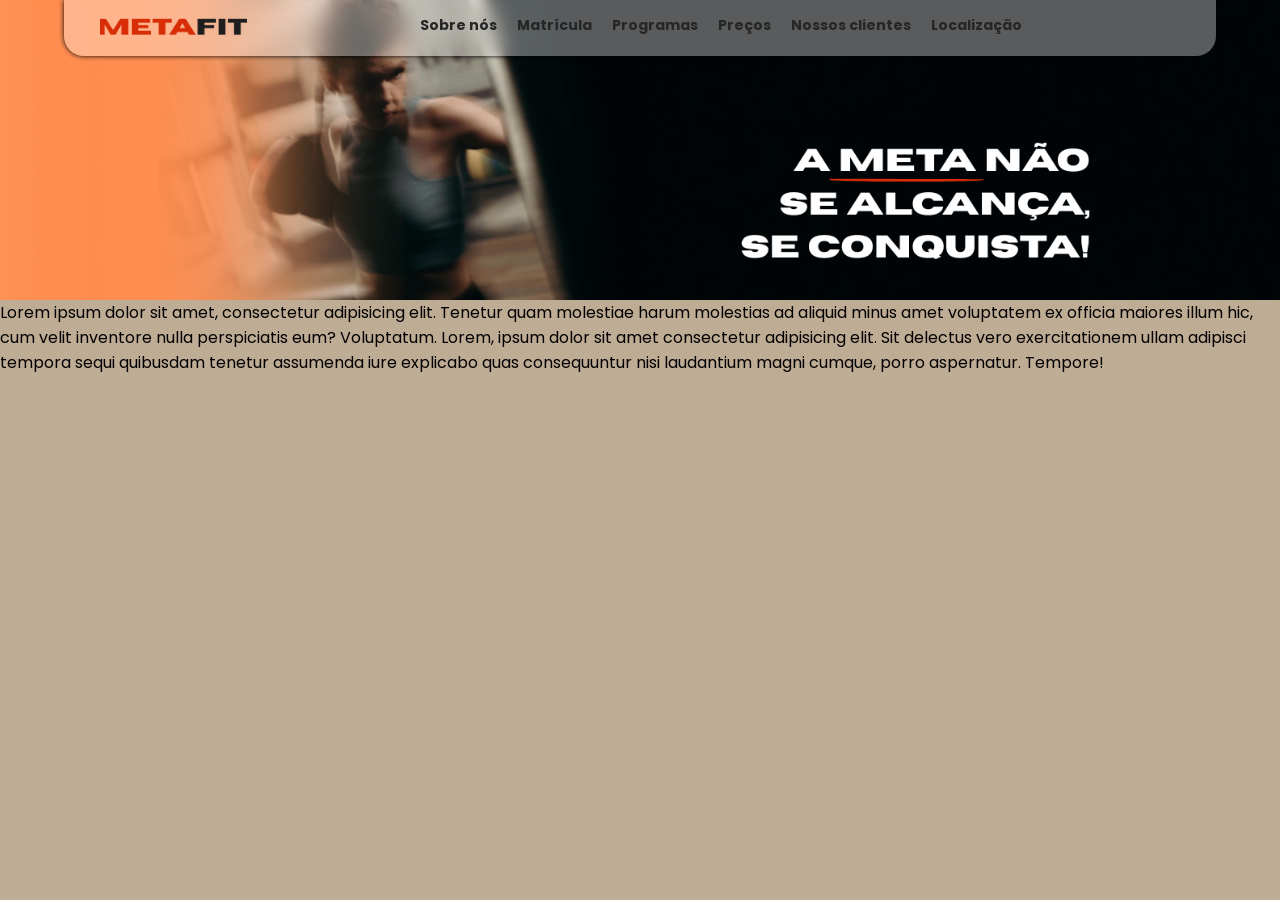
==== home.html @ 0284c518 "update" ====
<!DOCTYPE html>
<html lang="pt-br">
<head>
    <meta charset="UTF-8">
    <meta name="viewport" content="width=device-width, initial-scale=1.0">
    <link rel="stylesheet" href="style-home.css">
    <title>MetaFit</title>
</head>
<body>
    <!--PARA FAZER
    corrigir o bug do nav
        para celular ele esta iniciando aberto mas eu quero que ele somente se abra quando clicado no botão

        para navegador, os itens do sidebar só estão aparecendo quando a tela é reiniciada, porém, quero que eles sempre fiquem a mostra até que a responsividade para celular seja ativada

    decidir a cor do nav principal

    trocar o botão de menu para o x quando clicado e vise versa
    
    -->
    <section class="content-nav-sidebar">
        <header class="main-nav">
            <nav>
                <div class="nav-container">
                    <div class="logo-main"></div>
                    <ul class="sidebar">
                        <li class="nav_closed-button-icon" ><a href="#"><svg xmlns="http://www.w3.org/2000/svg" height="32px" viewBox="0 -960 960 960" width="32px"  fill="currentColor"><path d="m256-200-56-56 224-224-224-224 56-56 224 224 224-224 56 56-224 224 224 224-56 56-224-224-224 224Z"/></svg></a></li>
                        <li><a href="#about">Sobre nós</a></li> <!--card-->
                        <li><a href="#environment">Matrícula</a></li>
                        <li><a href="#cards-menu">Programas</a></li>
                        <li><a href="#cards-menu">Preços</a></li>
                        <li><a href="#testimonials">Nossos clientes</a></li>
                        <li><a href="#location">Localização</a></li>
                    </ul>
                    <li class="nav_menu-button-icon"><a href="#" onclick="showSidebar(event)"><svg xmlns="http://www.w3.org/2000/svg" height="36px" viewBox="0 -960 960 960" width="36px"  fill="currentColor"><path d="M120-240v-80h720v80H120Zm0-200v-80h720v80H120Zm0-200v-80h720v80H120Z"/></svg></a></li>  
                </div>
            </nav>
        </header>
    </section>

    <section class="banner-main">
        <div class="banner"></div>
    </section>

    <p>Lorem ipsum dolor sit amet, consectetur adipisicing elit. Tenetur quam molestiae harum molestias ad aliquid minus amet voluptatem ex officia maiores illum hic, cum velit inventore nulla perspiciatis eum? Voluptatum. Lorem, ipsum dolor sit amet consectetur adipisicing elit. Sit delectus vero exercitationem ullam adipisci tempora sequi quibusdam tenetur assumenda iure explicabo quas consequuntur nisi laudantium magni cumque, porro aspernatur. Tempore!</p>

    <script src="script.js"></script>
</body>
</html>
---- style-home.css ----
@import url('https://fonts.googleapis.com/css2?family=Poppins:ital,wght@0,100;0,200;0,300;0,400;0,500;0,600;0,700;0,800;0,900;1,100;1,200;1,300;1,400;1,500;1,600;1,700;1,800;1,900&display=swap');


*{
    margin: 0;
    padding: 0;
    box-sizing: border-box;
}
body{
    font-family: 'Poppins', sans-serif;
    width: 100vw;
    height: 100vh;
    overflow-x: hidden;
    background-color:#BFAC95;
}
::-webkit-scrollbar {
    display: none;
}
a{
    font-family: inherit;
    text-decoration: none;
}

nav {
    width: 90%; 
    background-color: #ffffff59;
    border-radius: 0 0 20px 20px;
    backdrop-filter: blur(10px); 
    -webkit-backdrop-filter: blur(10px);
    box-shadow: 0px 0px 5px black; 
    position: fixed; 
    display: flex; 
    align-items: center;
    justify-content: center; 
    left: 50%;
    transform: translateX(-50%);
    top: 0; 
    z-index: 1000; 
}
.nav-container{
    display: flex;
    align-items: center;
    justify-content: space-between;
    width: 100%;
    padding: 0 1rem;
    margin-top: 3px;
    margin-bottom: 3px;
}
.logo-main{
    background-image: url(assents/imgs/logo/META-removebg-preview.png);
    background-repeat: no-repeat;
    background-position: center;
    background-size: cover;
    margin-left: 20px;
    width: 150px;
    height: 50px;
    position: relative;
}
nav li { 
    height: 50px;
} 
nav a { 
    height: 100%; 
    padding: 10px; 
    text-decoration: none;
    display: flex; 
    align-items: center; 
    color: black;
} 
nav li:first-child { 
    margin-right: auto; 
}
.nav_menu-button-icon{
    display: none;
}
.nav_closed-button-icon{
    display: none;
}
.sidebar { 
    position: fixed; 
    top: 0; 
    right: 0; 
    width: 70%;
    z-index: 999; 
    display: flex; 
    list-style: none;
} 
.sidebar a { 
    width: 100%;
    color: #262626;
    font-size: 14px;
    font-weight: bold;
    position: relative;
    overflow: hidden;
    transition: 0.3s ease-in-out;
}
.sidebar a:not(.nav_closed-button-icon a)::before{
    content: "";
    position: absolute;
    top: 0;
    left: 100%;
    width: 100%;
    height: 100%;
    z-index: -1;
    transition: transform 0.3s ease-in-out;
}
.sidebar a:hover {
    transform: scale(1.1);
    font-size: 14.5px;
    color: #D92D07;
}
.banner{
    background-image: url(assents/imgs/banner/banner900px.png);
    width: 100vw;
    height: 300px;
    background-position: center;
    background-repeat: no-repeat;
    background-size: cover;
}
@media (max-width:942px) {
    .nav_menu-button-icon { 
        display: flex; 
        align-items: center; 
        justify-content: center;
    }
    .nav_menu-button-icon svg {
        color: #262626;
    }
    .sidebar {
        position: fixed;
        margin-top: 60px;
        right: 0;
        width: 100%;
        max-height: 450px;
        padding: 20px;
        gap: 15px;
        background-color: white;
        box-shadow: 0px 0px 5px black; 
        border-radius: 20px;
        z-index: 999;
        display: flex;
        flex-direction: column;
    }
    .sidebar a:not(.nav_closed-button-icon a)::before {
        background: #262626;
        border-radius: 20px;
        transition: transform 0.3s ease-in-out;
    }
    .sidebar a:hover {
        transform: scale(1);
        font-size: 15.5px;
        color: #D92D07;
    }
    .sidebar a:not(.nav_closed-button-icon a):hover::before {
        left: 0;
    }

    .nav_closed-button-icon {
        display: flex;
        justify-content: center;
    }

    .nav_closed-button-icon svg {
        color: #262626;
    }
}
@media  (max-width:865px) {
    .banner{
    background-image: url(assents/imgs/banner/banner800px.png);
    width: 100vw;
    height: 300px;
    background-position: center;
    background-repeat: no-repeat;
    background-size: cover;
    }
}
@media  (max-width:615px) {
    .banner{
    background-image: url(assents/imgs/banner/banner600px.png);
    width: 100vw;
    height: 850px;
    background-position: center;
    background-repeat: no-repeat;
    background-size: cover;
    }
}
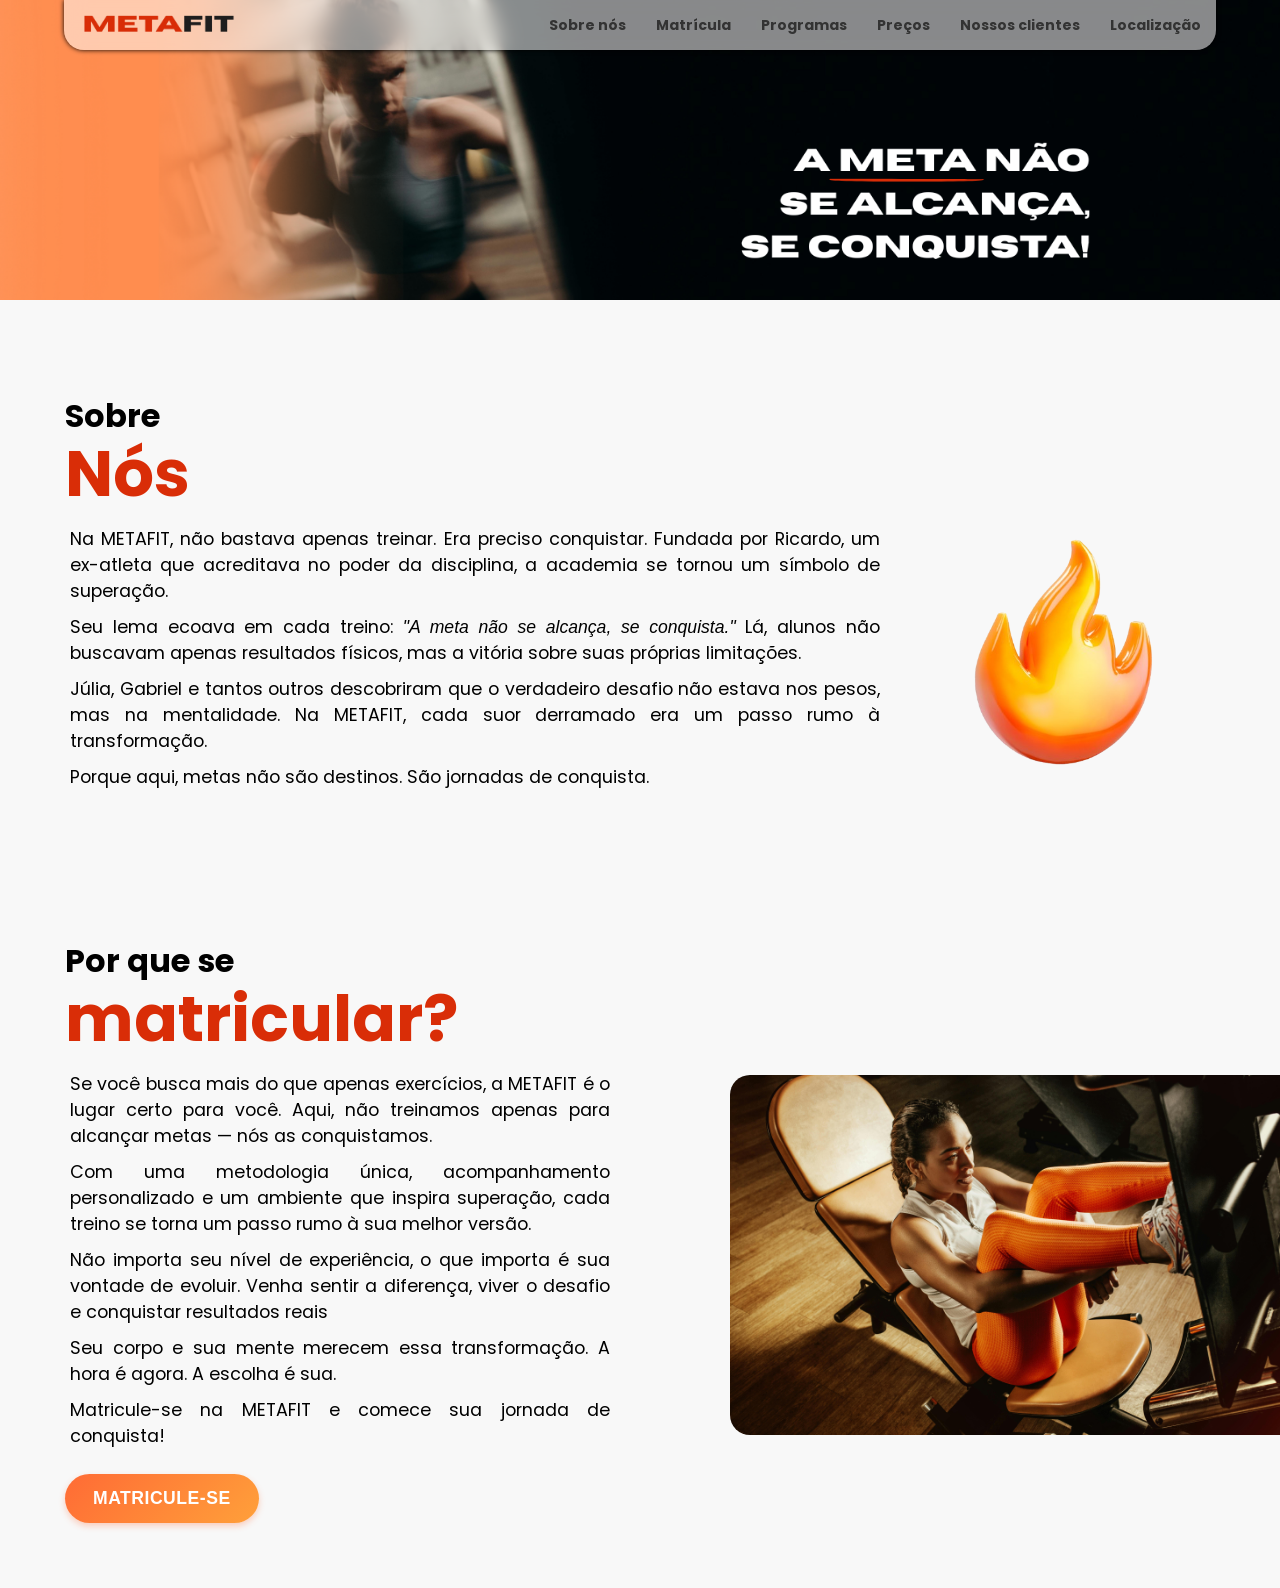
==== commit 2fc66faf: "update" ====
--- a/home.html
+++ b/home.html
@@ -23,26 +23,103 @@
             <nav>
                 <div class="nav-container">
                     <div class="logo-main"></div>
-                    <ul class="sidebar">
-                        <li class="nav_closed-button-icon" ><a href="#"><svg xmlns="http://www.w3.org/2000/svg" height="32px" viewBox="0 -960 960 960" width="32px"  fill="currentColor"><path d="m256-200-56-56 224-224-224-224 56-56 224 224 224-224 56 56-224 224 224 224-56 56-224-224-224 224Z"/></svg></a></li>
-                        <li><a href="#about">Sobre nós</a></li> <!--card-->
-                        <li><a href="#environment">Matrícula</a></li>
+                    <ul class="nav-items">
+                        <!-- Itens do menu principal -->
+                        <li><a href="#about">Sobre nós</a></li>
+                        <li><a href="#registration">Matrícula</a></li>
                         <li><a href="#cards-menu">Programas</a></li>
                         <li><a href="#cards-menu">Preços</a></li>
                         <li><a href="#testimonials">Nossos clientes</a></li>
                         <li><a href="#location">Localização</a></li>
                     </ul>
-                    <li class="nav_menu-button-icon"><a href="#" onclick="showSidebar(event)"><svg xmlns="http://www.w3.org/2000/svg" height="36px" viewBox="0 -960 960 960" width="36px"  fill="currentColor"><path d="M120-240v-80h720v80H120Zm0-200v-80h720v80H120Zm0-200v-80h720v80H120Z"/></svg></a></li>  
+                    <li class="nav_menu-button-icon">
+                        <a href="#" id="menuButton">
+                            <svg xmlns="http://www.w3.org/2000/svg" height="36px" viewBox="0 -960 960 960" width="36px" fill="currentColor">
+                                <path d="M120-240v-80h720v80H120Zm0-200v-80h720v80H120Zm0-200v-80h720v80H120Z"/>
+                            </svg>
+                        </a>
+                    </li>  
                 </div>
             </nav>
         </header>
     </section>
 
+<!-- Sidebar para mobile -->
+    <ul class="sidebar" id="sidebar"> 
+        <li class="nav_closed-button-icon">
+            <a href="#" id="closeButton">
+                <svg xmlns="http://www.w3.org/2000/svg" height="32px" viewBox="0 -960 960 960" width="32px" fill="currentColor">
+                    <path d="m256-200-56-56 224-224-224-224 56-56 224 224 224-224 56 56-224 224 224 224-56 56-224-224-224 224Z"/>
+                </svg>
+            </a>
+        </li>
+        <!-- Itens do sidebar -->
+        <li><a href="#about">Sobre nós</a></li>
+        <li><a href="#registration">Matrícula</a></li>
+        <li><a href="#cards-menu">Programas</a></li>
+        <li><a href="#cards-menu">Preços</a></li>
+        <li><a href="#testimonials">Nossos clientes</a></li>
+        <li><a href="#location">Localização</a></li>
+    </ul>
+
     <section class="banner-main">
         <div class="banner"></div>
     </section>
 
-    <p>Lorem ipsum dolor sit amet, consectetur adipisicing elit. Tenetur quam molestiae harum molestias ad aliquid minus amet voluptatem ex officia maiores illum hic, cum velit inventore nulla perspiciatis eum? Voluptatum. Lorem, ipsum dolor sit amet consectetur adipisicing elit. Sit delectus vero exercitationem ullam adipisci tempora sequi quibusdam tenetur assumenda iure explicabo quas consequuntur nisi laudantium magni cumque, porro aspernatur. Tempore!</p>
+    <section class="about" id="about">
+        <div class="container-about">
+            <div class="content-about">
+                <div class="content-text-about">
+                    <div class="title-text-about">
+                        <h2 aria-label="Sobre Nós">
+                            <span class="title-line">Sobre</span>
+                            <span class="title-line emphasis">Nós</span>
+                        </h2>
+                    </div>
+                    <div class="text-content">
+                        <p>Na METAFIT, não bastava apenas treinar. Era preciso conquistar. Fundada por Ricardo, um ex-atleta que acreditava no poder da disciplina, a academia se tornou um símbolo de superação.</p>
+                        <p>Seu lema ecoava em cada treino: <span class="emphasis-text">"A meta não se alcança, se conquista."</span>  Lá, alunos não buscavam apenas resultados físicos, mas a vitória sobre suas próprias limitações.</p>
+                        <p>Júlia, Gabriel e tantos outros descobriram que o verdadeiro desafio não estava nos pesos, mas na mentalidade. Na METAFIT, cada suor derramado era um passo rumo à transformação.</p>
+                        <p>Porque aqui, metas não são destinos. São jornadas de conquista. </p>
+
+                    </div>
+                </div>
+                <div class="content-picture-about">
+                    <div class="elements-about"></div>
+                </div>
+            </div>
+        </div>
+    </section>
+    
+    <section class="registration" id="registration">
+        <div class="container-registration">
+            <div class="content-registration">
+                <div class="content-text-registration">
+                    <div class="title-text-registration">
+                        <h2 aria-label="Por que se matricular?">
+                            <span class="title-line">Por que se</span>
+                            <span class="title-line emphasis">matricular?</span>
+                        </h2>
+                    </div>
+                    <div class="text-content">
+                        <p>Se você busca mais do que apenas exercícios, a METAFIT é o lugar certo para você. Aqui, não treinamos apenas para alcançar metas — nós as conquistamos.</p>
+                        <p>Com uma metodologia única, acompanhamento personalizado e um ambiente que inspira superação, cada treino se torna um passo rumo à sua melhor versão.</p>
+                        <p>Não importa seu nível de experiência, o que importa é sua vontade de evoluir. Venha sentir a diferença, viver o desafio e conquistar resultados reais</p>
+                        <p>Seu corpo e sua mente merecem essa transformação. A hora é agora. A escolha é sua.</p>
+                        <p>Matricule-se na METAFIT e comece sua jornada de conquista!</p>
+                    </div>
+                    <div class="button-registration">
+                        <a href="#" class="button-link-registration" role="button">
+                            <span class="button-text">Matricule-se</span>
+                        </a>
+                    </div>
+                </div>
+                <div class="content-picture-registration">
+                    <div class="elements-registration"></div>
+                </div>
+            </div>
+        </div>
+    </section>
 
     <script src="script.js"></script>
 </body>
--- a/style-home.css
+++ b/style-home.css
@@ -11,7 +11,7 @@
     width: 100vw;
     height: 100vh;
     overflow-x: hidden;
-    background-color:#BFAC95;
+    background-color:#F8F8F8;
 }
 ::-webkit-scrollbar {
     display: none;
@@ -23,7 +23,7 @@
 
 nav {
     width: 90%; 
-    background-color: #ffffff59;
+    background-color: #ffffff88;
     border-radius: 0 0 20px 20px;
     backdrop-filter: blur(10px); 
     -webkit-backdrop-filter: blur(10px);
@@ -37,14 +37,28 @@
     top: 0; 
     z-index: 1000; 
 }
-.nav-container{
+.nav-container {
     display: flex;
     align-items: center;
     justify-content: space-between;
     width: 100%;
-    padding: 0 1rem;
-    margin-top: 3px;
-    margin-bottom: 3px;
+}
+.nav-items {
+    display: flex;
+    list-style: none;
+    gap: 5px;
+}
+.nav-items a {
+    color: #333;
+    font-weight: 700;
+    font-size: 14px;
+    padding-right: 15px;
+    transition: transform 0.3s ease-in-out;
+}
+.nav-items a:hover {
+    transform: scale(1.1);
+    font-size: 14.2px;
+    color: #D92D07;
 }
 .logo-main{
     background-image: url(assents/imgs/logo/META-removebg-preview.png);
@@ -52,7 +66,7 @@
     background-position: center;
     background-size: cover;
     margin-left: 20px;
-    width: 150px;
+    width: 155px;
     height: 50px;
     position: relative;
 }
@@ -70,26 +84,37 @@
 nav li:first-child { 
     margin-right: auto; 
 }
-.nav_menu-button-icon{
+.nav_menu-button-icon {
     display: none;
 }
-.nav_closed-button-icon{
-    display: none;
-}
-.sidebar { 
-    position: fixed; 
-    top: 0; 
+.nav_closed-button-icon {
+    display: block;
+    text-align: right;
+    padding-top: 15px;
+    padding-right: 25px;
+}
+.sidebar {
+    list-style: none;
+    position: fixed;
+    top: 0;
+    right: -100%;
+    width: 50%;
+    height: 100vh;
+    background: white;
+    transition: right 0.3s ease;
+    z-index: 1000;
+    box-shadow: 0px 0px 5px black;
+}
+.sidebar.active {
     right: 0; 
-    width: 70%;
-    z-index: 999; 
-    display: flex; 
+}
+.sidebar a { 
     list-style: none;
-} 
-.sidebar a { 
     width: 100%;
-    color: #262626;
-    font-size: 14px;
-    font-weight: bold;
+    padding-left: 30px;
+    color: #333;
+    font-size: 15px;
+    font-weight: 700;
     position: relative;
     overflow: hidden;
     transition: 0.3s ease-in-out;
@@ -106,7 +131,7 @@
 }
 .sidebar a:hover {
     transform: scale(1.1);
-    font-size: 14.5px;
+    font-size: 15.5px;
     color: #D92D07;
 }
 .banner{
@@ -117,71 +142,297 @@
     background-repeat: no-repeat;
     background-size: cover;
 }
+.container-about{
+    max-width: 1200px;
+    margin: 55px auto;
+    display: flex;
+    align-items: center; 
+    gap: 30px; 
+    padding: 20px 0; 
+}
+.content-about{
+    display: flex;
+    gap: 10px;
+    flex: 1.5; 
+    padding: 15px; 
+}
+.content-text-about{
+    font-family: 'Poppins', sans-serif;
+    text-align: justify;
+    padding: 10px;
+}
+.title-text-about{
+    display: flex;
+    flex-direction: column;
+    align-items: flex-start; 
+    line-height: 1; 
+    margin: 0;
+}
+.title-line {
+    display: block;
+    position: relative;
+    font-size: 2rem;
+}
+.emphasis {
+    color: #D92D07; 
+    font-size: 4rem;
+    margin-top: 10px; 
+    margin-bottom: 15px;
+}
+.text-content{
+    margin: auto;
+}
+.text-content p{
+    font-size: 1.1rem;
+    padding: 5px;
+}
+.emphasis-text{
+    font-style: italic;
+    font-weight: 500;
+}
+.content-picture-about {
+    flex: 1;
+    display: flex;
+    justify-content: center; 
+}
+.elements-about{
+    background-image: url(assents/imgs/elementos-3d/icone-de-chama-3d-vivido-design-de-queimacao-quente-laranja-brilhante-amarelo/05774806-19f7-4e5b-87cc-02604e612715-removebg-preview.png);
+    width: 320px;
+    height: 320px;
+    background-size: cover;
+    margin-top: 100px; 
+}
+.container-registration{
+    max-width: 1200px;
+    margin: 55px auto;
+    display: flex;
+    align-items: center; 
+    gap: 30px; 
+    padding: 20px 0;
+}
+.content-registration{
+    display: flex;
+    flex: 1.5; 
+    padding: 15px; 
+}
+.content-text-registration{
+    font-family: 'Poppins', sans-serif;
+    text-align: justify;
+    padding: 10px;
+}
+.title-text-registration{
+    display: flex;
+    flex-direction: column;
+    align-items: flex-start; 
+    line-height: 1; 
+    margin: 0;
+}
+.content-picture-registration{
+    flex: 1;
+    display: flex;
+    justify-content: center; 
+}
+.elements-registration{
+    background-image: url(assents/imgs/geral/pexels-jonathanborba-14037022.jpg);
+    width: 600px;
+    height: 360px;
+    background-size: cover;
+    background-position: right;
+    border-radius: 20px 0 0 20px;
+    position: relative;
+    right: -105px;
+    margin-top: 140px; 
+}
+.button-registration {
+    display: inline-block;
+    margin: 20px 0;
+}
+.button-link-registration {
+    display: inline-flex;
+    align-items: center;
+    justify-content: center;
+    padding: 14px 28px;
+    border-radius: 40px;
+    background-color: #FF6B35; 
+    background: linear-gradient(135deg, #FF6B35 0%, #FFA03A 100%);
+    color: white;
+    font-family: 'Poppins', sans-serif;
+    font-size: 1.1rem;
+    font-weight: 600;
+    text-decoration: none;
+    text-transform: uppercase;
+    letter-spacing: 0.5px;
+    cursor: pointer;
+    transition: all 0.4s cubic-bezier(0.25, 0.8, 0.25, 1);
+    box-shadow: 0 3px 6px rgba(255, 107, 53, 0.3);
+    position: relative;
+    overflow: hidden;
+}
+.button-link-registration:hover {
+    background: linear-gradient(135deg, #FF5A20 0%, #FF8E29 100%);
+    transform: translateY(-2px);
+    box-shadow: 0 6px 12px rgba(255, 107, 53, 0.4);
+}
+.button-link-registration:active {
+    transform: translateY(0);
+    box-shadow: 0 2px 4px rgba(255, 107, 53, 0.2);
+}
+.button-link-registration:focus {
+    outline: 2px solid #D92D07;
+    outline-offset: 3px;
+}
+.button-link-registration::after {
+    content: "";
+    position: absolute;
+    top: 50%;
+    left: 50%;
+    width: 5px;
+    height: 5px;
+    background: rgba(255, 255, 255, 0.5);
+    opacity: 0;
+    border-radius: 100%;
+    transform: scale(1, 1) translate(-50%);
+    transform-origin: 50% 50%;
+}
+.button-link-registration:hover::after {
+    animation: ripple 1s ease-out;
+}
+
+@keyframes ripple {
+    0% {
+        transform: scale(0, 0);
+        opacity: 0.5;
+    }
+    100% {
+        transform: scale(20, 20);
+        opacity: 0;
+    }
+}
+.button-text {
+    position: relative;
+    z-index: 1;
+}
+
 @media (max-width:942px) {
-    .nav_menu-button-icon { 
-        display: flex; 
-        align-items: center; 
-        justify-content: center;
-    }
-    .nav_menu-button-icon svg {
-        color: #262626;
-    }
-    .sidebar {
-        position: fixed;
-        margin-top: 60px;
+    .nav-items {
+        display: none; /* Oculta os itens no mobile */
+    }
+    
+    .nav_menu-button-icon {
+        display: block; /* Mostra o ícone de menu */
+    }
+    
+    .sidebar li:not(.nav_closed-button-icon) {
+        margin-bottom: 15px;
+    }
+    .content-registration {
+        flex-direction: column; 
+        text-align: center; 
+        gap: 20px; 
+    }
+    .title-text-registration {
+        text-align: left;
+    }
+    .content-picture-registration {
+        order: 1; 
+        margin-top: 10px; 
+    }
+    .elements-registration{
+        margin: 0 auto; 
+        transform: none;
+        width: 650px;
+        height: 280px;
+        position: relative;
         right: 0;
+        border-radius: 20px;
+    }
+    .button-registration {
+        display: flex;
+        justify-content: center; /* Centraliza horizontalmente */
         width: 100%;
-        max-height: 450px;
-        padding: 20px;
-        gap: 15px;
-        background-color: white;
-        box-shadow: 0px 0px 5px black; 
-        border-radius: 20px;
-        z-index: 999;
-        display: flex;
-        flex-direction: column;
-    }
-    .sidebar a:not(.nav_closed-button-icon a)::before {
-        background: #262626;
-        border-radius: 20px;
-        transition: transform 0.3s ease-in-out;
-    }
-    .sidebar a:hover {
-        transform: scale(1);
-        font-size: 15.5px;
-        color: #D92D07;
-    }
-    .sidebar a:not(.nav_closed-button-icon a):hover::before {
-        left: 0;
-    }
-
-    .nav_closed-button-icon {
-        display: flex;
-        justify-content: center;
-    }
-
-    .nav_closed-button-icon svg {
-        color: #262626;
+        margin: 20px 0;
+    }
+    .button-link-registration {
+        padding: 12px 24px;
+        font-size: 1rem;
+        width: 300px;
+    }
+    .title-line {
+        font-size: 1.5rem;
+    }
+    .emphasis { 
+        font-size: 3rem;
+    }
+    .text-content p{
+        font-size: 1rem;
+    }
+    .container-registration{
+        margin: 25px;
+    }
+    .container-about{
+        margin: 25px; 
     }
 }
 @media  (max-width:865px) {
     .banner{
-    background-image: url(assents/imgs/banner/banner800px.png);
-    width: 100vw;
-    height: 300px;
-    background-position: center;
-    background-repeat: no-repeat;
-    background-size: cover;
+        background-image: url(assents/imgs/banner/banner800px.png);
+        width: 100vw;
+        height: 300px;
+        background-position: center;
+        background-repeat: no-repeat;
+        background-size: cover;
+    }
+    .elements-registration{
+        margin: 0 auto; 
+        transform: none;
+        width: 550px;
+        height: 240px;
+        position: relative;
+        right: 0;
+        border-radius: 20px;
+    }
+}
+@media (max-width: 782px) {
+    .content-about {
+        flex-direction: column; 
+        text-align: center; 
+        gap: 20px; 
+    }
+    .title-text-about {
+        text-align: left;
+    }
+    .content-picture-about {
+        order: 1; 
+        margin-top: 10px; 
+    }
+    .elements-about{
+        margin: 0 auto; 
+        transform: none;
+        width: 220px;
+        height: 220px;
     }
 }
 @media  (max-width:615px) {
     .banner{
-    background-image: url(assents/imgs/banner/banner600px.png);
-    width: 100vw;
-    height: 850px;
-    background-position: center;
-    background-repeat: no-repeat;
-    background-size: cover;
-    }
-}
-
+        background-image: url(assents/imgs/banner/banner600px.png);
+        width: 100vw;
+        height: 820px;
+        background-position: center;
+        background-repeat: no-repeat;
+        background-size: cover;
+    }
+    .elements-about{
+        width: 180px;
+        height: 180px;
+    }
+    .elements-registration{
+        margin: 0 auto; 
+        transform: none;
+        width: 350px;
+        height: 200px;
+        position: relative;
+        right: 0;
+        border-radius: 20px;
+    }
+}
+
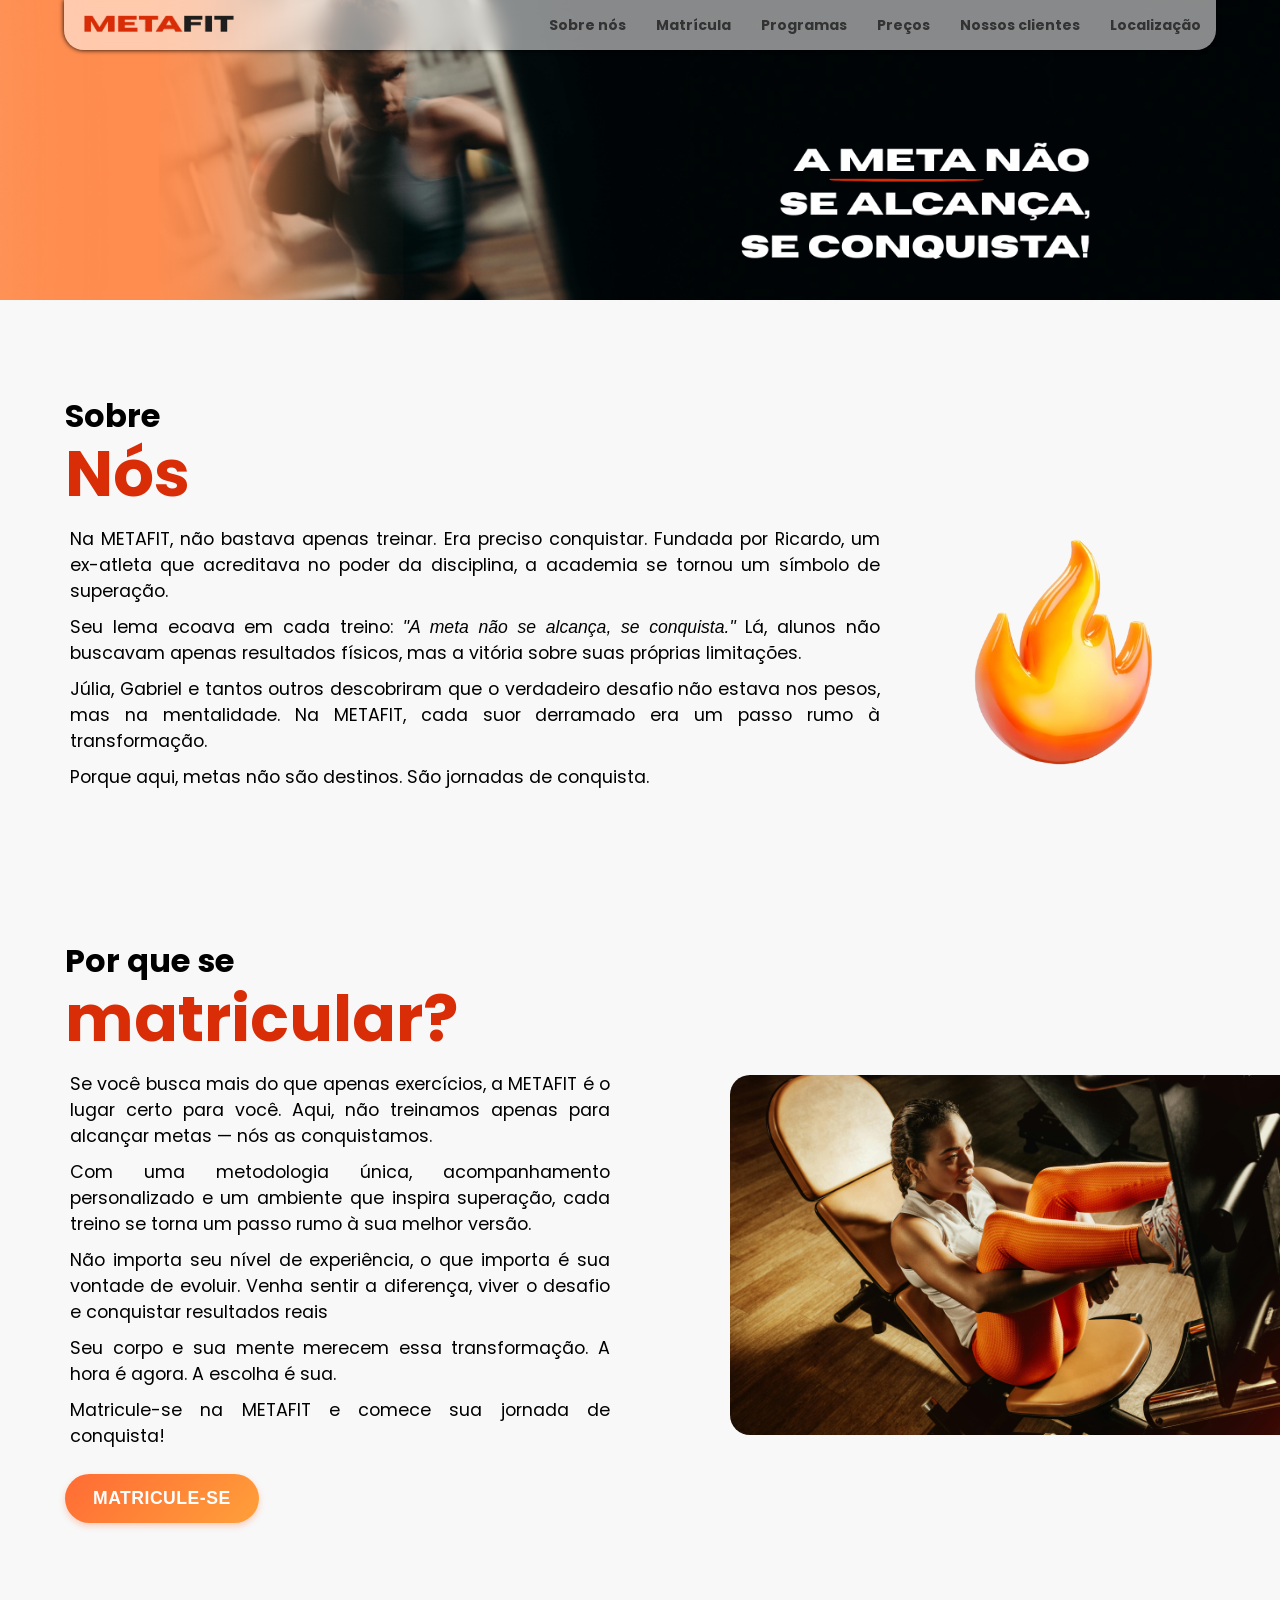
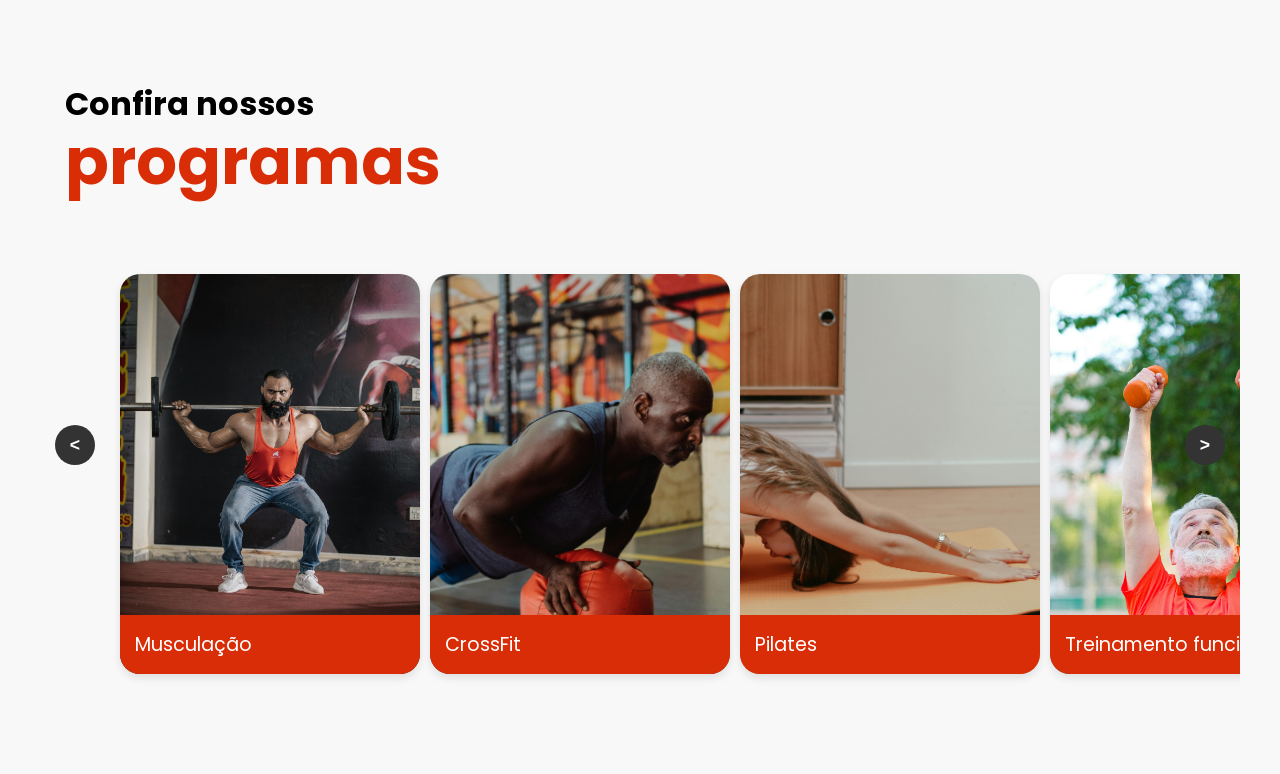
==== commit 45773474: "update" ====
--- a/home.html
+++ b/home.html
@@ -8,14 +8,13 @@
 </head>
 <body>
     <!--PARA FAZER
-    corrigir o bug do nav
-        para celular ele esta iniciando aberto mas eu quero que ele somente se abra quando clicado no botão
+     seção dos programas
 
-        para navegador, os itens do sidebar só estão aparecendo quando a tela é reiniciada, porém, quero que eles sempre fiquem a mostra até que a responsividade para celular seja ativada
+     seção do preços
 
-    decidir a cor do nav principal
+     seção clientes
 
-    trocar o botão de menu para o x quando clicado e vise versa
+     seção localização
     
     -->
     <section class="content-nav-sidebar">
@@ -121,6 +120,77 @@
         </div>
     </section>
 
+    <section class="programs" id="programs">
+        <div class="carrossel-container">
+            <div class="content-programs">
+                <div class="title-text-programs">
+                    <h2 aria-label="Confira nossos programas">
+                        <span class="title-line">Confira nossos</span>
+                        <span class="title-line emphasis">programas</span>
+                    </h2>
+                </div>
+                <div class="carrossel">
+                    <!-- Itens do carrossel -->
+                    <div class="carrossel-item">
+                        <img src="assents/imgs/geral/pexels-mknouman-18502875.jpg" alt="Descrição 1">
+                        <div class="item-title">Musculação</div>
+                        <div class="item-overlay">
+                            <p>Treinos focados no ganho de força e resistência muscular.</p>
+                        </div>
+                    </div>
+                    
+                    <div class="carrossel-item">
+                        <img src="assents/imgs/geral/pexels-ketut-subiyanto-4720546.jpg" alt="Descrição 2">
+                        <div class="item-title">CrossFit</div>
+                        <div class="item-overlay">
+                            <p>Exercícios de alta intensidade que combinam levantamento de peso, ginástica e condicionamento cardiovascular.</p>
+                        </div>
+                    </div>
+                    
+                    <div class="carrossel-item">
+                        <img src="assents/imgs/geral/pexels-cup-of-couple-6635008.jpg" alt="Descrição 2">
+                        <div class="item-title">Pilates</div>
+                        <div class="item-overlay">
+                            <p>Fortalecimento muscular e melhora da postura por meio de exercícios de baixo impacto.</p>
+                        </div>
+                    </div>
+                    <div class="carrossel-item">
+                        <img src="assents/imgs/geral/pexels-shvetsa-5067746.jpg" alt="Descrição 2">
+                        <div class="item-title">Treinamento funcional</div>
+                        <div class="item-overlay">
+                            <p>Movimentos que simulam atividades do dia a dia para melhorar força, equilíbrio e coordenação.</p>
+                        </div>
+                    </div>
+                    <div class="carrossel-item">
+                        <img src="assents/imgs/geral/pexels-olly-3775566.jpg" alt="Descrição 2">
+                        <div class="item-title">Aulas de dança</div>
+                        <div class="item-overlay">
+                            <p>Zumba, ritmos, ballet fitness e outras modalidades para quem gosta de se exercitar dançando.</p>
+                        </div>
+                    </div>
+                    <div class="carrossel-item">
+                        <img src="assents/imgs/geral/pexels-shvetsa-4587698.jpg" alt="Descrição 2">
+                        <div class="item-title">Yoga</div>
+                        <div class="item-overlay">
+                            <p>Práticas que combinam respiração, alongamento e meditação para equilíbrio físico e mental.</p>
+                        </div>
+                    </div>
+                    <div class="carrossel-item">
+                        <img src="assents/imgs/geral/pexels-cottonbro-7777271.jpg" alt="Descrição 2">
+                        <div class="item-title">Boxe e artes marciais</div>
+                        <div class="item-overlay">
+                            <p>Treinos que desenvolvem força, agilidade e disciplina.</p>
+                        </div>
+                    </div>
+                </div>
+                <button class="carrossel-btn prev-btn">&lt;</button>
+                <button class="carrossel-btn next-btn">&gt;</button> 
+            </div>
+        </div>
+    </section>
+    
+
+
     <script src="script.js"></script>
 </body>
 </html>
--- a/style-home.css
+++ b/style-home.css
@@ -12,6 +12,10 @@
     height: 100vh;
     overflow-x: hidden;
     background-color:#F8F8F8;
+    user-select: none; 
+    -webkit-user-select: none; 
+    -moz-user-select: none; 
+    -ms-user-select: none;
 }
 ::-webkit-scrollbar {
     display: none;
@@ -298,30 +302,126 @@
     animation: ripple 1s ease-out;
 }
 
-@keyframes ripple {
-    0% {
-        transform: scale(0, 0);
-        opacity: 0.5;
-    }
-    100% {
-        transform: scale(20, 20);
-        opacity: 0;
-    }
-}
-.button-text {
-    position: relative;
-    z-index: 1;
+.carrossel-container {
+    position: relative;
+    overflow: hidden;
+    max-width: 1200px;
+    margin: 55px auto;
+    display: flex;
+    align-items: center; 
+    gap: 30px; 
+    padding: 20px 0;
+}
+.content-programs{
+    flex: 1.5; 
+    padding: 15px; 
+}
+.title-text-programs{
+    display: flex;
+    flex-direction: column;
+    align-items: flex-start; 
+    line-height: 1; 
+    margin: 10px;
+}
+.carrossel {
+    display: flex;
+    transition: transform 0.5s ease;
+    margin: 60px;
+    will-change: transform;
+}
+
+.carrossel-item {
+    flex: 0 0 auto;
+    width: 300px;
+    height: 400px;
+    position: relative;
+    overflow: hidden;
+    margin: 5px;
+    border-radius: 20px;
+    box-shadow: 0 4px 8px rgba(0,0,0,0.1);
+}
+
+.carrossel-item img {
+    width: 100%;
+    height: 100%;
+    object-fit: cover;
+    transition: transform 0.3s ease;
+}
+
+.item-title {
+    position: absolute;
+    bottom: 0;
+    left: 0;
+    right: 0;
+    background: #D92D07;
+    color: white;
+    padding: 15px;
+    font-size: 1.2rem;
+}
+
+.item-overlay {
+    position: absolute;
+    top: 0;
+    left: 0;
+    right: 0;
+    bottom: 0;
+    background: #D92D07;
+    color: white;
+    padding: 20px;
+    display: flex;
+    align-items: center;
+    text-align: center;
+    opacity: 0;
+    transition: opacity 0.3s ease;
+    transform: translateY(100%);
+    transition: transform 0.3s ease, opacity 0.3s ease;
+}
+
+.carrossel-item:hover .item-overlay {
+    opacity: 1;
+    transform: translateY(0);
+}
+
+.carrossel-btn {
+    position: absolute;
+    top: 55%;
+    transform: translateY(-50%);
+    background: #333;
+    color: white;
+    font-size: 1.1rem;
+    font-weight: 600;
+    border: none;
+    width: 40px;
+    height: 40px;
+    border-radius: 50%;
+    display: flex;
+    align-items: center;
+    justify-content: center;
+    cursor: pointer;
+    z-index: 10;
+    transition: all 0.3s ease;
+}
+
+.carrossel-btn:hover {
+    background: black;
+    transform: translateY(-50%) scale(1.1);
+}
+
+.prev-btn {
+    left: 15px;
+}
+
+.next-btn {
+    right: 15px;
 }
 
 @media (max-width:942px) {
     .nav-items {
-        display: none; /* Oculta os itens no mobile */
-    }
-    
+        display: none; 
+    }
     .nav_menu-button-icon {
-        display: block; /* Mostra o ícone de menu */
-    }
-    
+        display: block; 
+    }
     .sidebar li:not(.nav_closed-button-icon) {
         margin-bottom: 15px;
     }
@@ -348,7 +448,7 @@
     }
     .button-registration {
         display: flex;
-        justify-content: center; /* Centraliza horizontalmente */
+        justify-content: center;
         width: 100%;
         margin: 20px 0;
     }
@@ -371,6 +471,9 @@
     }
     .container-about{
         margin: 25px; 
+    }
+    .title-text-programs{
+        margin-left: 35px;
     }
 }
 @media  (max-width:865px) {
@@ -411,6 +514,11 @@
         width: 220px;
         height: 220px;
     }
+    .carrossel-btn {
+        font-size: 1.3rem;
+        width: 50px;
+        height: 50px;
+    }
 }
 @media  (max-width:615px) {
     .banner{
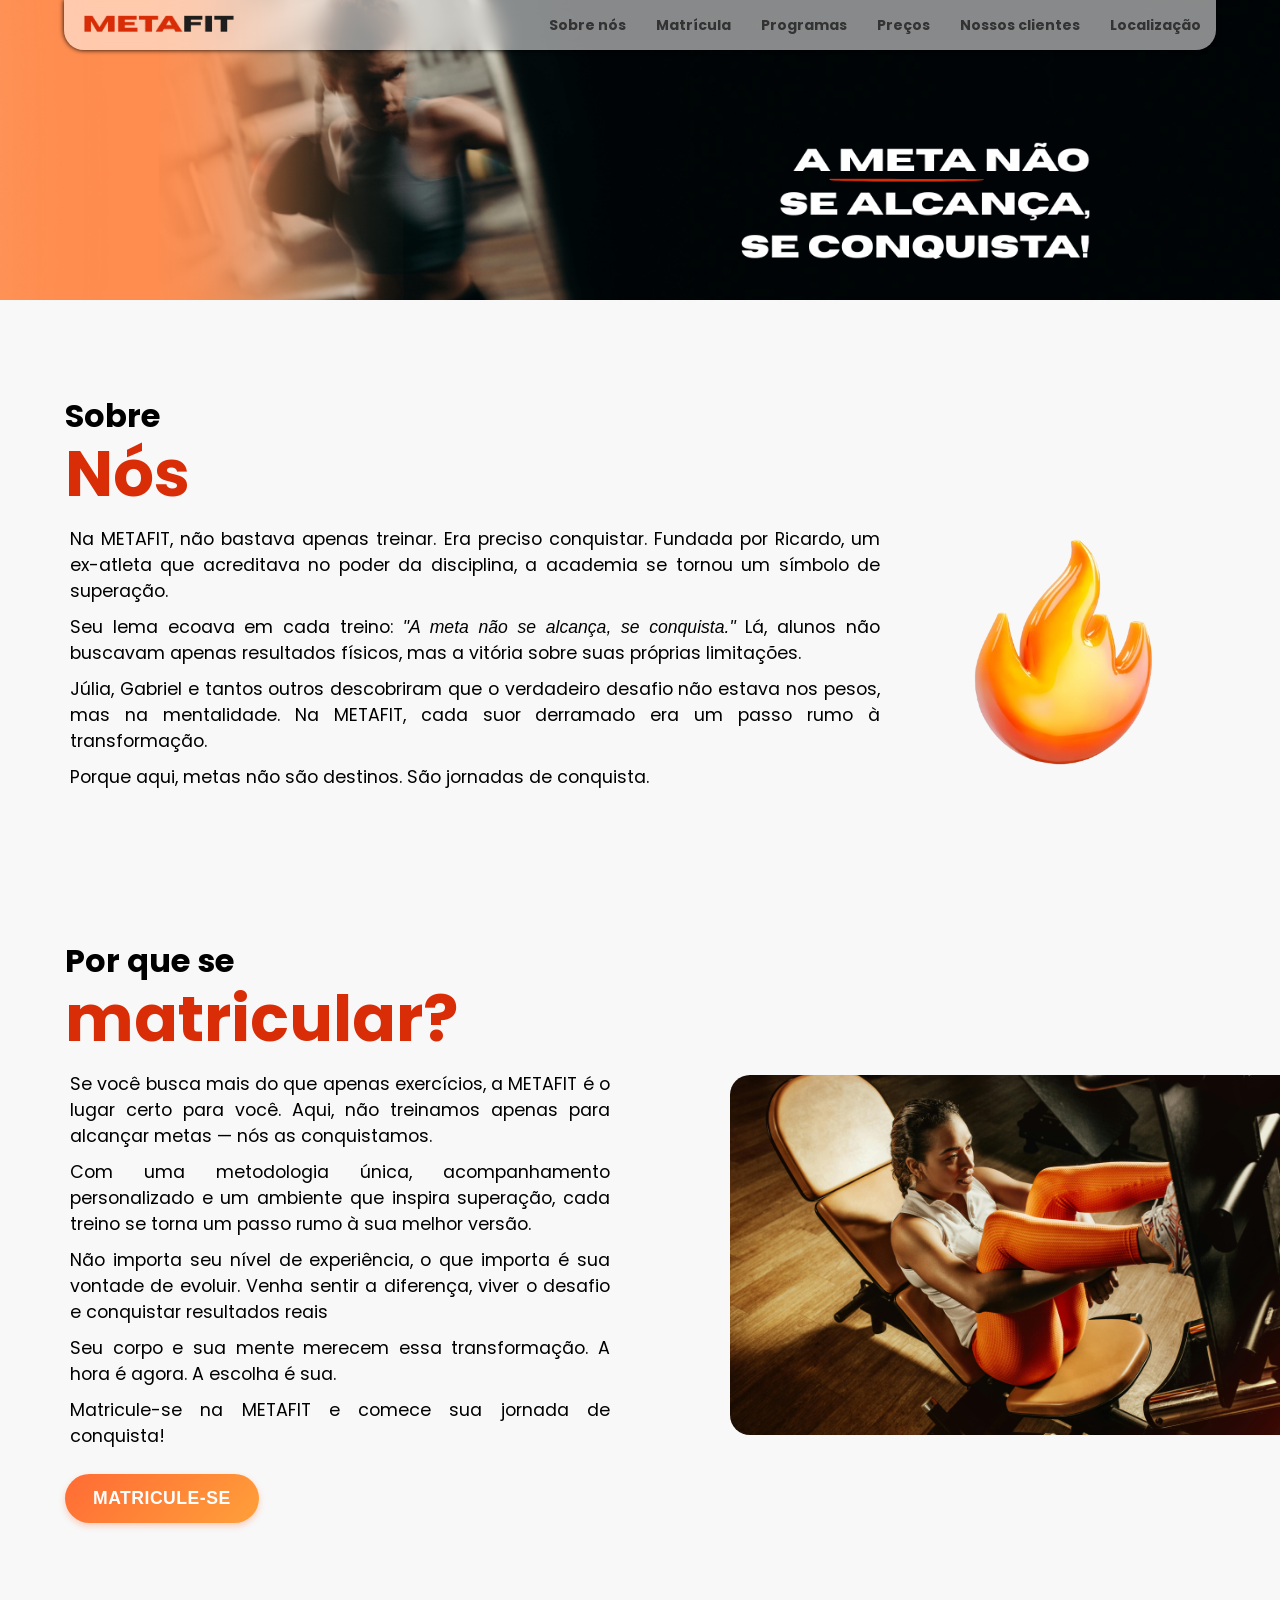
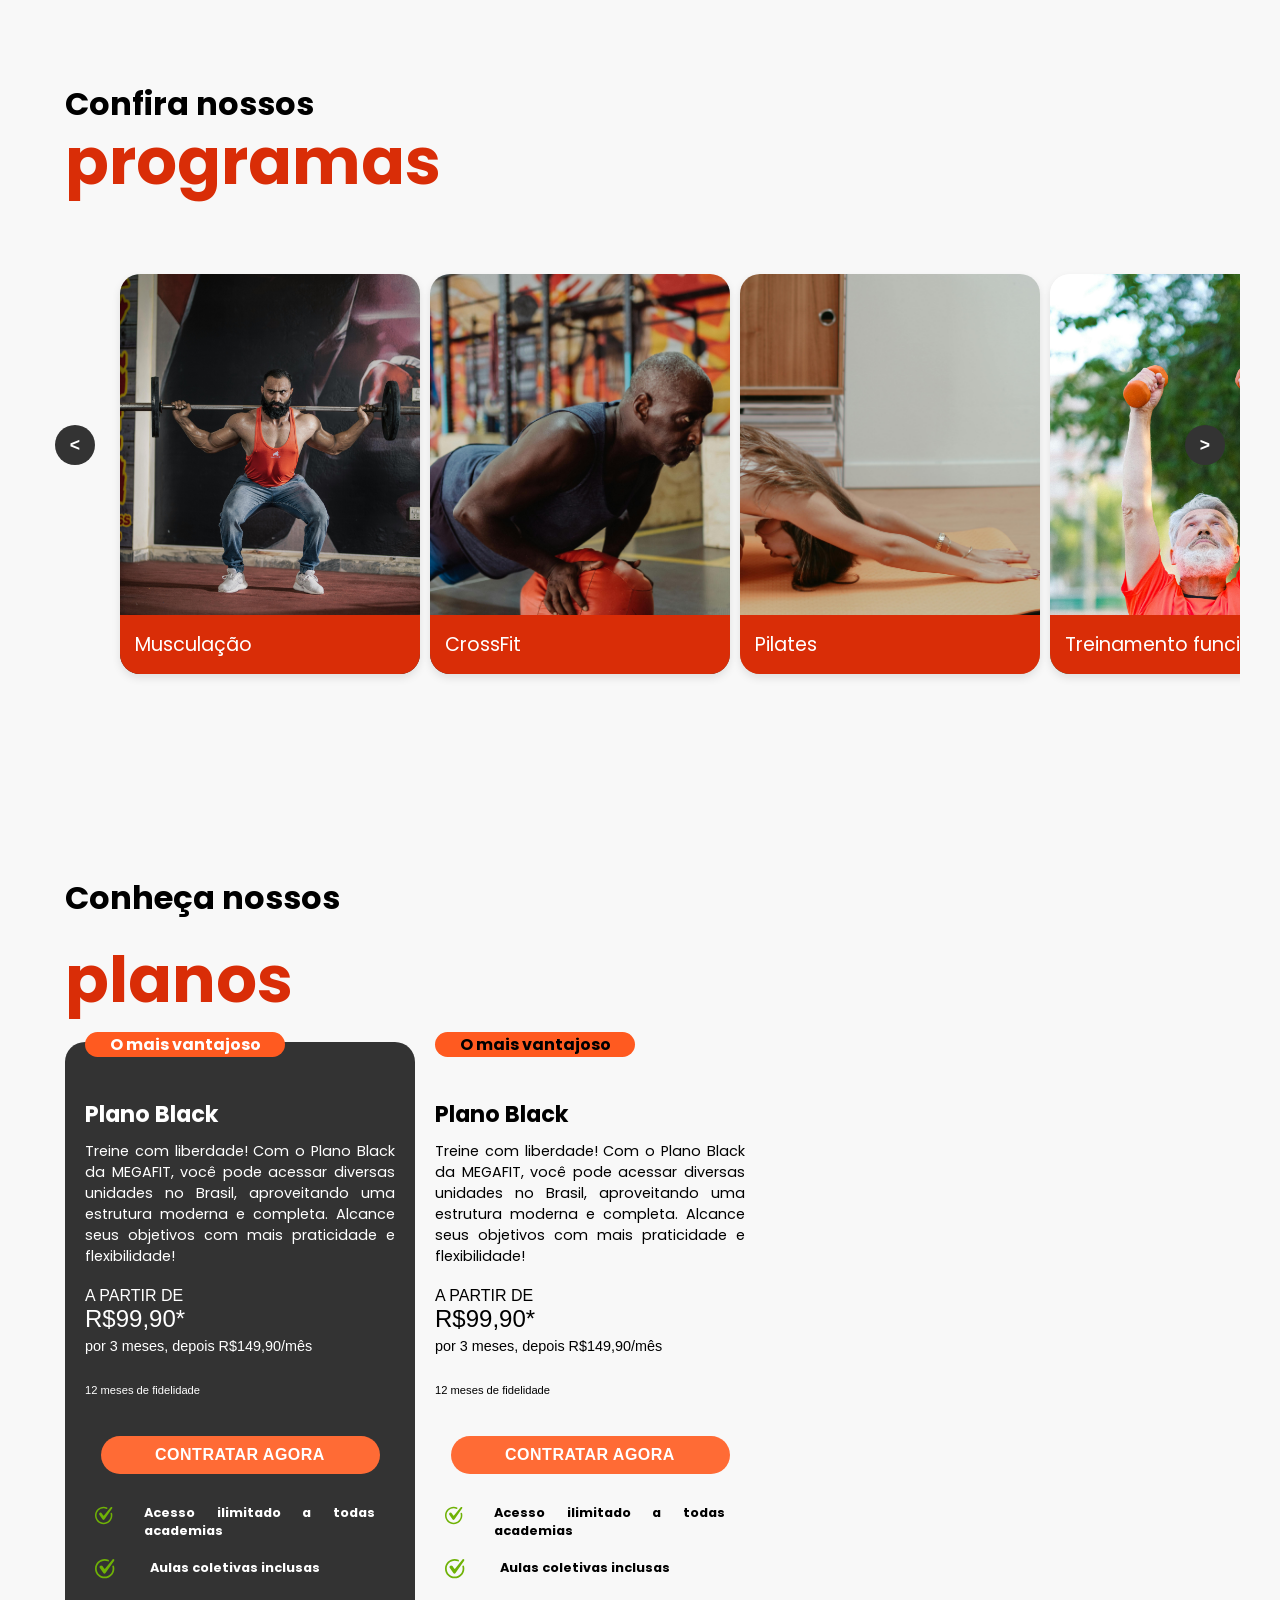
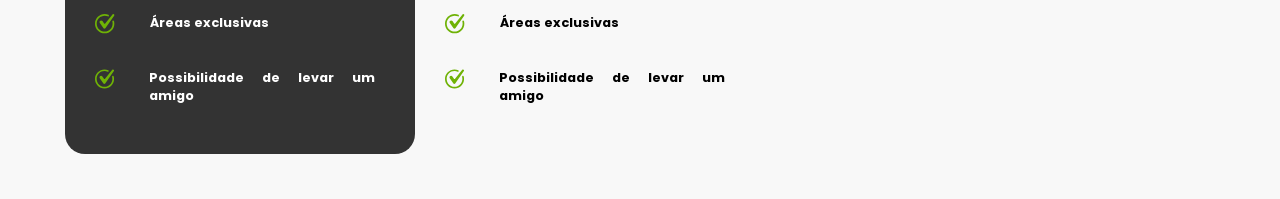
==== commit fe7059aa: "update" ====
--- a/home.html
+++ b/home.html
@@ -26,8 +26,8 @@
                         <!-- Itens do menu principal -->
                         <li><a href="#about">Sobre nós</a></li>
                         <li><a href="#registration">Matrícula</a></li>
-                        <li><a href="#cards-menu">Programas</a></li>
-                        <li><a href="#cards-menu">Preços</a></li>
+                        <li><a href="#carrossel-programs">Programas</a></li>
+                        <li><a href="#price">Preços</a></li>
                         <li><a href="#testimonials">Nossos clientes</a></li>
                         <li><a href="#location">Localização</a></li>
                     </ul>
@@ -120,8 +120,8 @@
         </div>
     </section>
 
-    <section class="programs" id="programs">
-        <div class="carrossel-container">
+    <section class="programs">
+        <div class="carrossel-container" id="carrossel-programs">
             <div class="content-programs">
                 <div class="title-text-programs">
                     <h2 aria-label="Confira nossos programas">
@@ -189,6 +189,117 @@
         </div>
     </section>
     
+    <section class="cards-price" id="price">
+        <div class="container-price">
+            <div class="content-prices">
+                <div class="content-text-prices">
+                    <div class="title-text-prices">
+                        <h2 aria-label="Conheça nossos planos">
+                            <span class="title-line">Conheça nossos</span>
+                            <span class="title-line emphasis">planos</span>
+                        </h2>
+                    </div>
+                    <div class="content-plan-prices">
+                        <div class="plan-card black-plan">
+                        <div class="plan-content">
+                            <div class="plan-badge" aria-label="Plano mais vantajoso">
+                                <p>O mais vantajoso</p>
+                            </div>
+                            <h2 class="plan-title">Plano Black</h2>
+                            <p class="plan-description">Treine com liberdade! Com o Plano Black da MEGAFIT, você pode acessar diversas unidades no Brasil, aproveitando uma estrutura moderna e completa. Alcance seus objetivos com mais praticidade e flexibilidade!</p>
+                            <div class="plan-pricing">
+                                <p class="price-from">A PARTIR DE</p>
+                                <p class="price-amount">R$99,90*</p>
+                                <p class="price-terms">por 3 meses, depois R$149,90/mês</p>
+                                <p class="price-notice">12 meses de fidelidade</p>
+                            </div>
+                            <button class="cta-button" aria-label="Contratar Plano Black">Contratar agora</button>
+                            <ul class="plan-benefits" aria-label="Benefícios incluídos no plano">
+                            <li class="benefit-item">
+                                <svg class="benefit-icon" xmlns="http://www.w3.org/2000/svg" viewBox="0 0 256 256" aria-hidden="true" focusable="false">
+                                <path d="M89.328 2.625c-1.701-2.859-5.728-3.151-7.824-0.568L46.532 45.173c-0.856 1.055-2.483 0.997-3.262-0.115l-8.382-11.97c-2.852-4.073-8.789-4.335-11.989-0.531-2.207 2.624-2.374 6.403-0.408 9.211l17.157 24.502c2.088 2.982 6.507 2.977 8.588-0.011l4.925-7.07L89.135 7.813C90.214 6.272 90.289 4.242 89.328 2.625z" fill="rgb(111,178,6)"/>
+                                <path d="M45 90C20.187 90 0 69.813 0 45C0 20.187 20.187 0 45 0c6.072 0 11.967 1.19 17.518 3.538 2.034 0.861 2.986 3.208 2.125 5.242-0.859 2.035-3.207 2.987-5.242 2.126C54.842 8.978 49.996 8 45 8C24.598 8 8 24.598 8 45c0 20.402 16.598 37 37 37 20.402 0 37-16.598 37-37 0-3.248-0.42-6.469-1.249-9.573-0.57-2.134 0.698-4.327 2.832-4.897 2.133-0.571 4.326 0.698 4.896 2.833C89.488 37.14 90 41.055 90 45 90 69.813 69.813 90 45 90z" fill="rgb(111,178,6)"/>
+                                </svg>
+                                <span>Acesso ilimitado a todas academias</span>
+                            </li>
+                            <li class="benefit-item">
+                                <svg class="benefit-icon" xmlns="http://www.w3.org/2000/svg" viewBox="0 0 256 256" aria-hidden="true" focusable="false">
+                                <path d="M89.328 2.625c-1.701-2.859-5.728-3.151-7.824-0.568L46.532 45.173c-0.856 1.055-2.483 0.997-3.262-0.115l-8.382-11.97c-2.852-4.073-8.789-4.335-11.989-0.531-2.207 2.624-2.374 6.403-0.408 9.211l17.157 24.502c2.088 2.982 6.507 2.977 8.588-0.011l4.925-7.07L89.135 7.813C90.214 6.272 90.289 4.242 89.328 2.625z" fill="rgb(111,178,6)"/>
+                                <path d="M45 90C20.187 90 0 69.813 0 45C0 20.187 20.187 0 45 0c6.072 0 11.967 1.19 17.518 3.538 2.034 0.861 2.986 3.208 2.125 5.242-0.859 2.035-3.207 2.987-5.242 2.126C54.842 8.978 49.996 8 45 8C24.598 8 8 24.598 8 45c0 20.402 16.598 37 37 37 20.402 0 37-16.598 37-37 0-3.248-0.42-6.469-1.249-9.573-0.57-2.134 0.698-4.327 2.832-4.897 2.133-0.571 4.326 0.698 4.896 2.833C89.488 37.14 90 41.055 90 45 90 69.813 69.813 90 45 90z" fill="rgb(111,178,6)"/>
+                                </svg>
+                                <span>Aulas coletivas inclusas</span>
+                            </li>
+                            <li class="benefit-item">
+                                <svg class="benefit-icon" xmlns="http://www.w3.org/2000/svg" viewBox="0 0 256 256" aria-hidden="true" focusable="false">
+                                <path d="M89.328 2.625c-1.701-2.859-5.728-3.151-7.824-0.568L46.532 45.173c-0.856 1.055-2.483 0.997-3.262-0.115l-8.382-11.97c-2.852-4.073-8.789-4.335-11.989-0.531-2.207 2.624-2.374 6.403-0.408 9.211l17.157 24.502c2.088 2.982 6.507 2.977 8.588-0.011l4.925-7.07L89.135 7.813C90.214 6.272 90.289 4.242 89.328 2.625z" fill="rgb(111,178,6)"/>
+                                <path d="M45 90C20.187 90 0 69.813 0 45C0 20.187 20.187 0 45 0c6.072 0 11.967 1.19 17.518 3.538 2.034 0.861 2.986 3.208 2.125 5.242-0.859 2.035-3.207 2.987-5.242 2.126C54.842 8.978 49.996 8 45 8C24.598 8 8 24.598 8 45c0 20.402 16.598 37 37 37 20.402 0 37-16.598 37-37 0-3.248-0.42-6.469-1.249-9.573-0.57-2.134 0.698-4.327 2.832-4.897 2.133-0.571 4.326 0.698 4.896 2.833C89.488 37.14 90 41.055 90 45 90 69.813 69.813 90 45 90z" fill="rgb(111,178,6)"/>
+                                </svg>
+                                <span>Áreas exclusivas</span>
+                            </li>
+                            <li class="benefit-item">
+                                <svg class="benefit-icon" xmlns="http://www.w3.org/2000/svg" viewBox="0 0 256 256" aria-hidden="true" focusable="false">
+                                <path d="M89.328 2.625c-1.701-2.859-5.728-3.151-7.824-0.568L46.532 45.173c-0.856 1.055-2.483 0.997-3.262-0.115l-8.382-11.97c-2.852-4.073-8.789-4.335-11.989-0.531-2.207 2.624-2.374 6.403-0.408 9.211l17.157 24.502c2.088 2.982 6.507 2.977 8.588-0.011l4.925-7.07L89.135 7.813C90.214 6.272 90.289 4.242 89.328 2.625z" fill="rgb(111,178,6)"/>
+                                <path d="M45 90C20.187 90 0 69.813 0 45C0 20.187 20.187 0 45 0c6.072 0 11.967 1.19 17.518 3.538 2.034 0.861 2.986 3.208 2.125 5.242-0.859 2.035-3.207 2.987-5.242 2.126C54.842 8.978 49.996 8 45 8C24.598 8 8 24.598 8 45c0 20.402 16.598 37 37 37 20.402 0 37-16.598 37-37 0-3.248-0.42-6.469-1.249-9.573-0.57-2.134 0.698-4.327 2.832-4.897 2.133-0.571 4.326 0.698 4.896 2.833C89.488 37.14 90 41.055 90 45 90 69.813 69.813 90 45 90z" fill="rgb(111,178,6)"/>
+                                </svg>
+                                <span>Possibilidade de levar um amigo</span>
+                            </li>
+                            </ul>
+                        </div>
+                        </div>
+                        <div class="plan-card mega-plan">
+                            <div class="plan-content">
+                                <div class="plan-badge" aria-label="Plano mais vantajoso">
+                                <p>O mais vantajoso</p>
+                                </div>
+                                <h2 class="plan-title">Plano Black</h2>
+                                <p class="plan-description">Treine com liberdade! Com o Plano Black da MEGAFIT, você pode acessar diversas unidades no Brasil, aproveitando uma estrutura moderna e completa. Alcance seus objetivos com mais praticidade e flexibilidade!</p>
+                                <div class="plan-pricing">
+                                <p class="price-from">A PARTIR DE</p>
+                                <p class="price-amount">R$99,90*</p>
+                                <p class="price-terms">por 3 meses, depois R$149,90/mês</p>
+                                <p class="price-notice">12 meses de fidelidade</p>
+                                </div>
+                                <button class="cta-button" aria-label="Contratar Plano Black">Contratar agora</button>
+                                <ul class="plan-benefits" aria-label="Benefícios incluídos no plano">
+                                <li class="benefit-item">
+                                    <svg class="benefit-icon" xmlns="http://www.w3.org/2000/svg" viewBox="0 0 256 256" aria-hidden="true" focusable="false">
+                                    <path d="M89.328 2.625c-1.701-2.859-5.728-3.151-7.824-0.568L46.532 45.173c-0.856 1.055-2.483 0.997-3.262-0.115l-8.382-11.97c-2.852-4.073-8.789-4.335-11.989-0.531-2.207 2.624-2.374 6.403-0.408 9.211l17.157 24.502c2.088 2.982 6.507 2.977 8.588-0.011l4.925-7.07L89.135 7.813C90.214 6.272 90.289 4.242 89.328 2.625z" fill="rgb(111,178,6)"/>
+                                    <path d="M45 90C20.187 90 0 69.813 0 45C0 20.187 20.187 0 45 0c6.072 0 11.967 1.19 17.518 3.538 2.034 0.861 2.986 3.208 2.125 5.242-0.859 2.035-3.207 2.987-5.242 2.126C54.842 8.978 49.996 8 45 8C24.598 8 8 24.598 8 45c0 20.402 16.598 37 37 37 20.402 0 37-16.598 37-37 0-3.248-0.42-6.469-1.249-9.573-0.57-2.134 0.698-4.327 2.832-4.897 2.133-0.571 4.326 0.698 4.896 2.833C89.488 37.14 90 41.055 90 45 90 69.813 69.813 90 45 90z" fill="rgb(111,178,6)"/>
+                                    </svg>
+                                    <span>Acesso ilimitado a todas academias</span>
+                                </li>
+                                <li class="benefit-item">
+                                    <svg class="benefit-icon" xmlns="http://www.w3.org/2000/svg" viewBox="0 0 256 256" aria-hidden="true" focusable="false">
+                                    <path d="M89.328 2.625c-1.701-2.859-5.728-3.151-7.824-0.568L46.532 45.173c-0.856 1.055-2.483 0.997-3.262-0.115l-8.382-11.97c-2.852-4.073-8.789-4.335-11.989-0.531-2.207 2.624-2.374 6.403-0.408 9.211l17.157 24.502c2.088 2.982 6.507 2.977 8.588-0.011l4.925-7.07L89.135 7.813C90.214 6.272 90.289 4.242 89.328 2.625z" fill="rgb(111,178,6)"/>
+                                    <path d="M45 90C20.187 90 0 69.813 0 45C0 20.187 20.187 0 45 0c6.072 0 11.967 1.19 17.518 3.538 2.034 0.861 2.986 3.208 2.125 5.242-0.859 2.035-3.207 2.987-5.242 2.126C54.842 8.978 49.996 8 45 8C24.598 8 8 24.598 8 45c0 20.402 16.598 37 37 37 20.402 0 37-16.598 37-37 0-3.248-0.42-6.469-1.249-9.573-0.57-2.134 0.698-4.327 2.832-4.897 2.133-0.571 4.326 0.698 4.896 2.833C89.488 37.14 90 41.055 90 45 90 69.813 69.813 90 45 90z" fill="rgb(111,178,6)"/>
+                                    </svg>
+                                    <span>Aulas coletivas inclusas</span>
+                                </li>
+                                <li class="benefit-item">
+                                    <svg class="benefit-icon" xmlns="http://www.w3.org/2000/svg" viewBox="0 0 256 256" aria-hidden="true" focusable="false">
+                                    <path d="M89.328 2.625c-1.701-2.859-5.728-3.151-7.824-0.568L46.532 45.173c-0.856 1.055-2.483 0.997-3.262-0.115l-8.382-11.97c-2.852-4.073-8.789-4.335-11.989-0.531-2.207 2.624-2.374 6.403-0.408 9.211l17.157 24.502c2.088 2.982 6.507 2.977 8.588-0.011l4.925-7.07L89.135 7.813C90.214 6.272 90.289 4.242 89.328 2.625z" fill="rgb(111,178,6)"/>
+                                    <path d="M45 90C20.187 90 0 69.813 0 45C0 20.187 20.187 0 45 0c6.072 0 11.967 1.19 17.518 3.538 2.034 0.861 2.986 3.208 2.125 5.242-0.859 2.035-3.207 2.987-5.242 2.126C54.842 8.978 49.996 8 45 8C24.598 8 8 24.598 8 45c0 20.402 16.598 37 37 37 20.402 0 37-16.598 37-37 0-3.248-0.42-6.469-1.249-9.573-0.57-2.134 0.698-4.327 2.832-4.897 2.133-0.571 4.326 0.698 4.896 2.833C89.488 37.14 90 41.055 90 45 90 69.813 69.813 90 45 90z" fill="rgb(111,178,6)"/>
+                                    </svg>
+                                    <span>Áreas exclusivas</span>
+                                </li>
+                                <li class="benefit-item">
+                                    <svg class="benefit-icon" xmlns="http://www.w3.org/2000/svg" viewBox="0 0 256 256" aria-hidden="true" focusable="false">
+                                    <path d="M89.328 2.625c-1.701-2.859-5.728-3.151-7.824-0.568L46.532 45.173c-0.856 1.055-2.483 0.997-3.262-0.115l-8.382-11.97c-2.852-4.073-8.789-4.335-11.989-0.531-2.207 2.624-2.374 6.403-0.408 9.211l17.157 24.502c2.088 2.982 6.507 2.977 8.588-0.011l4.925-7.07L89.135 7.813C90.214 6.272 90.289 4.242 89.328 2.625z" fill="rgb(111,178,6)"/>
+                                    <path d="M45 90C20.187 90 0 69.813 0 45C0 20.187 20.187 0 45 0c6.072 0 11.967 1.19 17.518 3.538 2.034 0.861 2.986 3.208 2.125 5.242-0.859 2.035-3.207 2.987-5.242 2.126C54.842 8.978 49.996 8 45 8C24.598 8 8 24.598 8 45c0 20.402 16.598 37 37 37 20.402 0 37-16.598 37-37 0-3.248-0.42-6.469-1.249-9.573-0.57-2.134 0.698-4.327 2.832-4.897 2.133-0.571 4.326 0.698 4.896 2.833C89.488 37.14 90 41.055 90 45 90 69.813 69.813 90 45 90z" fill="rgb(111,178,6)"/>
+                                    </svg>
+                                    <span>Possibilidade de levar um amigo</span>
+                                </li>
+                                </ul>
+                            </div>
+                        </div>
+                        <div class="familie-plan">
+                        </div>
+                    </div>
+                    
+                </div>
+            </div>
+        </div>
+    </section>
 
 
     <script src="script.js"></script>
--- a/style-home.css
+++ b/style-home.css
@@ -301,7 +301,6 @@
 .button-link-registration:hover::after {
     animation: ripple 1s ease-out;
 }
-
 .carrossel-container {
     position: relative;
     overflow: hidden;
@@ -329,7 +328,6 @@
     margin: 60px;
     will-change: transform;
 }
-
 .carrossel-item {
     flex: 0 0 auto;
     width: 300px;
@@ -340,14 +338,12 @@
     border-radius: 20px;
     box-shadow: 0 4px 8px rgba(0,0,0,0.1);
 }
-
 .carrossel-item img {
     width: 100%;
     height: 100%;
     object-fit: cover;
     transition: transform 0.3s ease;
 }
-
 .item-title {
     position: absolute;
     bottom: 0;
@@ -358,7 +354,6 @@
     padding: 15px;
     font-size: 1.2rem;
 }
-
 .item-overlay {
     position: absolute;
     top: 0;
@@ -376,12 +371,10 @@
     transform: translateY(100%);
     transition: transform 0.3s ease, opacity 0.3s ease;
 }
-
 .carrossel-item:hover .item-overlay {
     opacity: 1;
     transform: translateY(0);
 }
-
 .carrossel-btn {
     position: absolute;
     top: 55%;
@@ -401,18 +394,141 @@
     z-index: 10;
     transition: all 0.3s ease;
 }
-
 .carrossel-btn:hover {
     background: black;
     transform: translateY(-50%) scale(1.1);
 }
-
 .prev-btn {
     left: 15px;
 }
-
 .next-btn {
     right: 15px;
+}
+.container-price{
+    max-width: 1200px;
+    margin: 55px auto;
+    display: flex;
+    align-items: center; 
+    gap: 30px; 
+    padding: 20px 0;
+}
+.content-prices{
+    display: flex;
+    gap: 10px;
+    flex: 1.5; 
+    padding: 15px;
+}
+.content-text-prices{
+    font-family: 'Poppins', sans-serif;
+    text-align: justify;
+    padding: 10px;
+}
+.content-plan-prices{
+    display: flex;
+}
+.plan-card{
+    display: flex;
+    flex-direction: column;
+    align-items: center;
+    width: 350px;
+    padding: 20px;
+}
+.black-plan{
+    background-color: #333;
+    color: white;
+    border-radius: 20px;
+}
+.plan-content{
+    padding: 10px 0;
+    width: 100%;
+    margin: auto;
+    display: flex;
+    flex-direction: column;
+    justify-content: center;
+}
+.plan-badge{
+    background-color: #FF5A20;
+    width: 200px;
+    text-align: center;
+    border-radius: 20px;
+    position: relative;
+    top: -40px;
+    font-weight: 700;
+}
+.plan-title{
+    font-size: 1.4rem;
+    font-weight: 700;
+    margin-bottom: 10px;
+}
+.plan-description{
+    font-size: 0.9rem;
+    font-weight: normal;
+    margin-bottom: 20px
+}
+.plan-pricing{
+    margin-bottom: 10px;
+    font-weight: 500;
+}
+.price-amount{
+    font-size: 1.5rem;
+    margin-bottom: 5px;
+}
+.price-terms{
+    font-size: 0.9rem;
+    margin-bottom: 30px;
+}
+.price-notice{
+    font-size: 0.7rem;
+    font-weight: 300;
+}
+.cta-button {
+    display: inline-flex;
+    align-items: center;
+    justify-content: center;
+    width: 90%;
+    border-radius: 20px;
+    background-color: #FF6B35; 
+    color: white;
+    font-family: 'Poppins', sans-serif;
+    font-size: 1rem;
+    text-align: center;
+    padding: 10px;
+    font-weight: 600;
+    text-decoration: none;
+    text-transform: uppercase;
+    letter-spacing: 0.5px;
+    cursor: pointer;
+    transition: all 0.4s cubic-bezier(0.25, 0.8, 0.25, 1);
+    position: relative;
+    overflow: hidden;
+    border: none;
+    outline: none; 
+    margin: 30px auto;
+}
+.cta-button:hover {
+    background: linear-gradient(135deg, #FF5A20 0%, #FF8E29 100%);
+    transform: translateY(-2px);
+    box-shadow: 0 6px 12px rgba(255, 107, 53, 0.4);
+}
+.plan-benefits{
+    flex-direction: column;
+    list-style: none;
+}
+.benefit-item{
+    display: flex;
+    margin: auto;
+    padding-left: 10px;
+    padding-right: 10px;
+}
+.benefit-item svg{
+    width: 55px;
+    height: 55px;
+}
+.benefit-item span{
+    font-size: 0.8rem;
+    margin-bottom: 3px;
+    margin-right: 10px;
+    font-weight: 700;
 }
 
 @media (max-width:942px) {
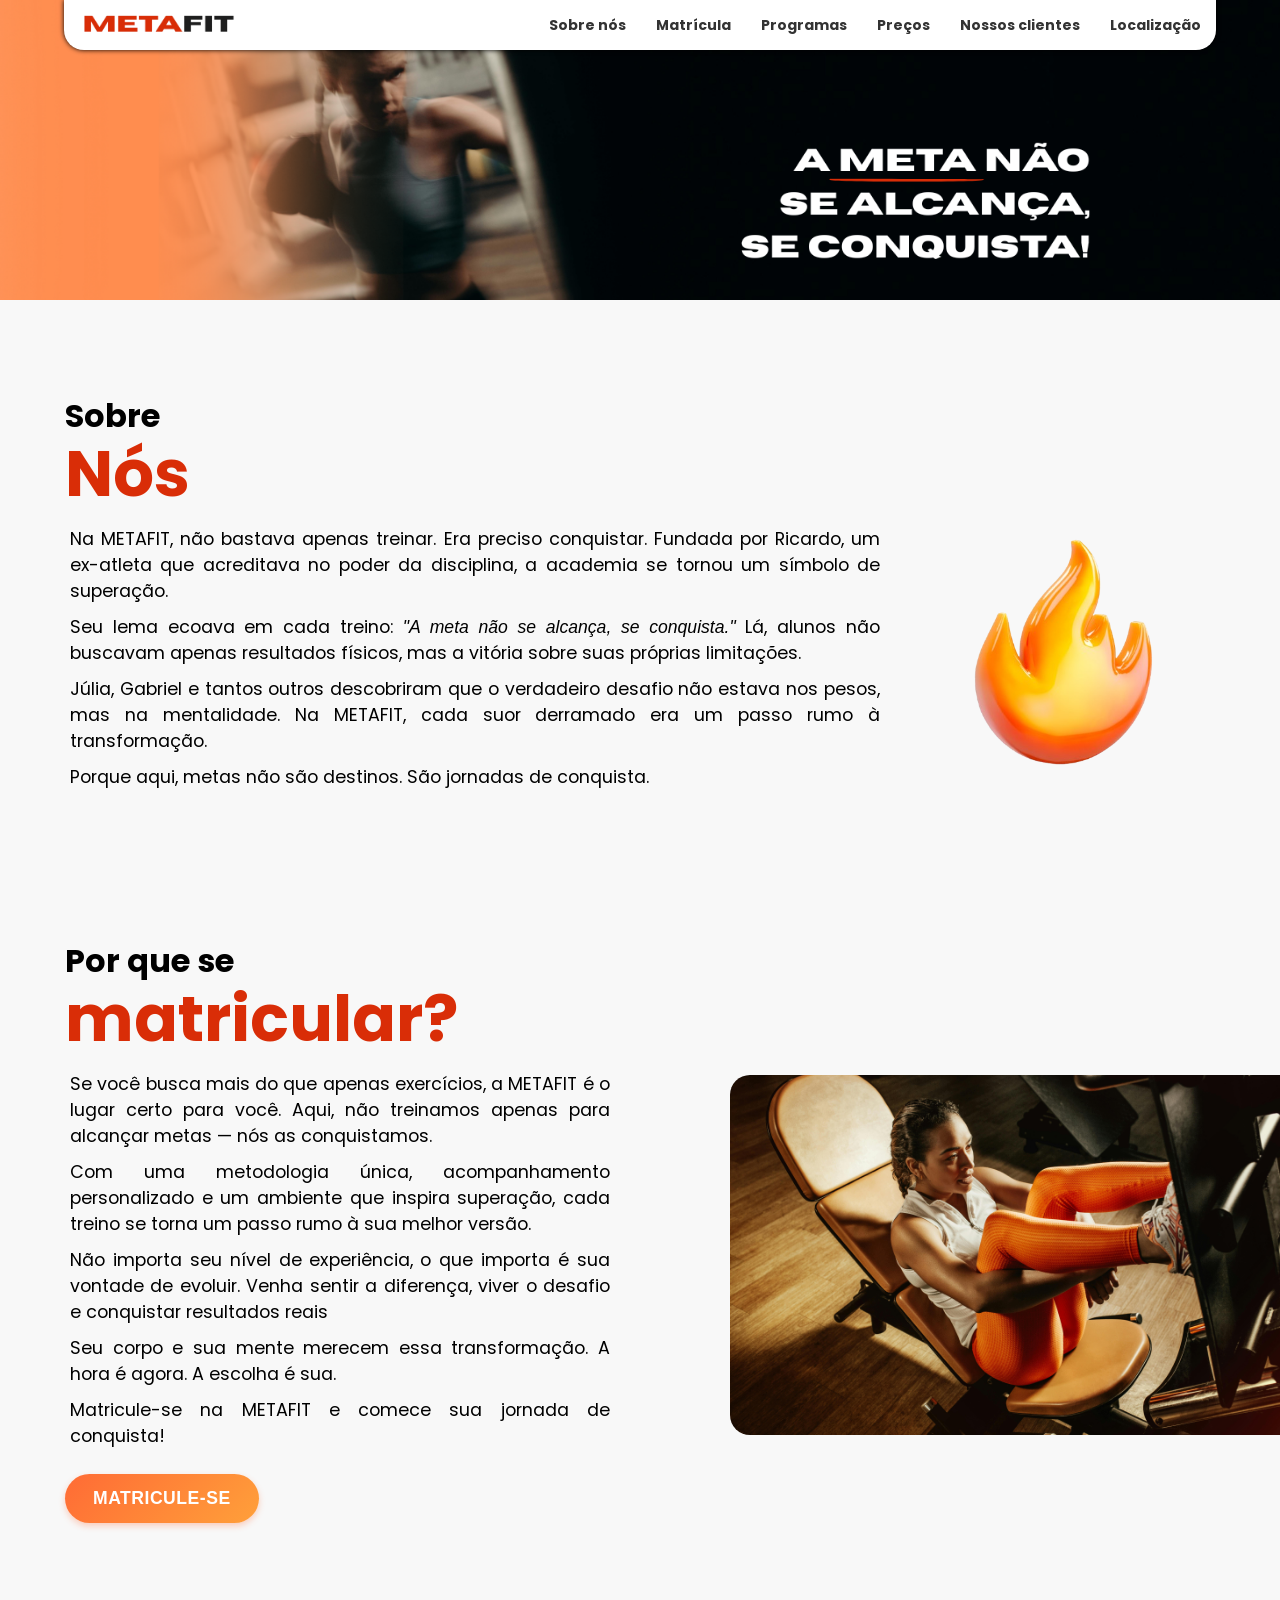
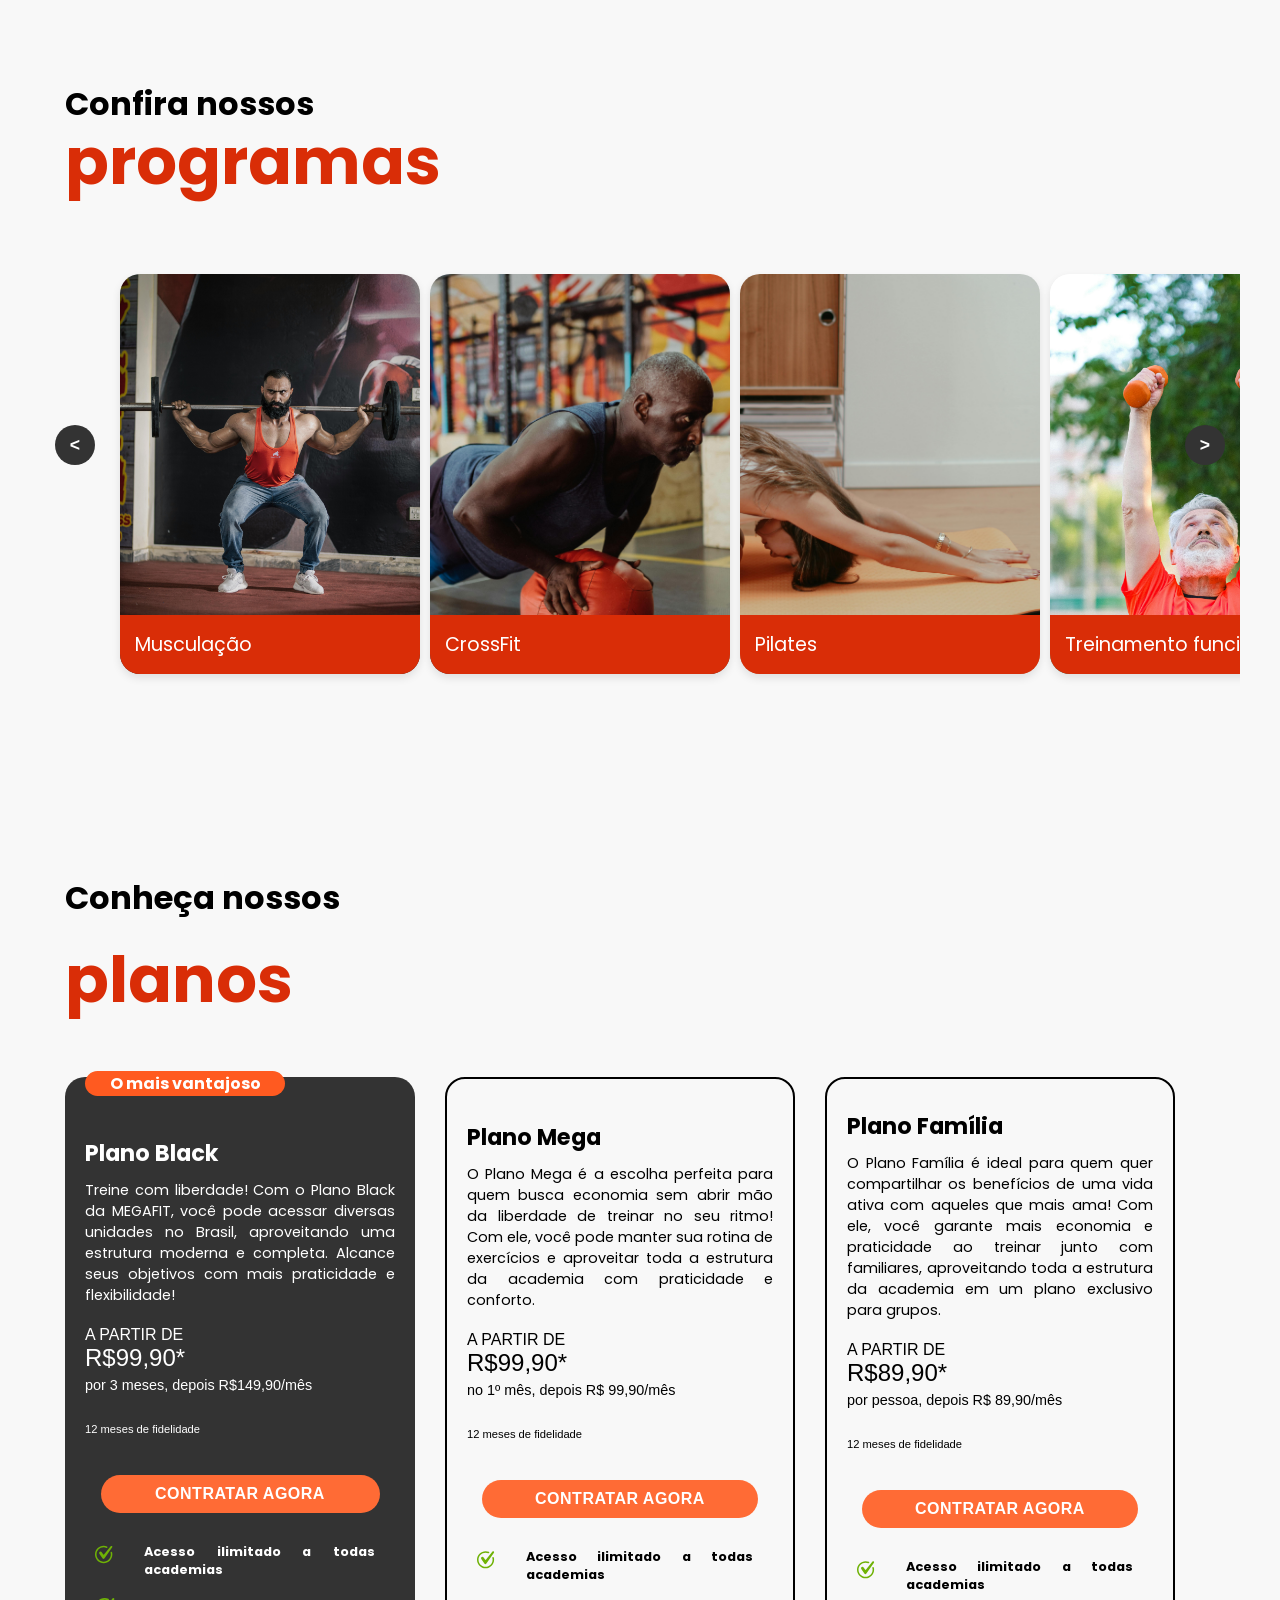
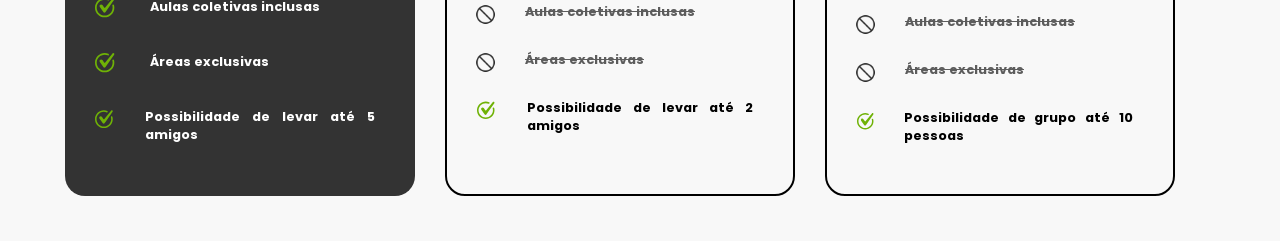
==== commit a4aecf56: "update" ====
--- a/home.html
+++ b/home.html
@@ -55,8 +55,8 @@
         <!-- Itens do sidebar -->
         <li><a href="#about">Sobre nós</a></li>
         <li><a href="#registration">Matrícula</a></li>
-        <li><a href="#cards-menu">Programas</a></li>
-        <li><a href="#cards-menu">Preços</a></li>
+        <li><a href="#carrossel-programs">Programas</a></li>
+        <li><a href="#price">Preços</a></li>
         <li><a href="#testimonials">Nossos clientes</a></li>
         <li><a href="#location">Localização</a></li>
     </ul>
@@ -241,25 +241,22 @@
                                 <path d="M89.328 2.625c-1.701-2.859-5.728-3.151-7.824-0.568L46.532 45.173c-0.856 1.055-2.483 0.997-3.262-0.115l-8.382-11.97c-2.852-4.073-8.789-4.335-11.989-0.531-2.207 2.624-2.374 6.403-0.408 9.211l17.157 24.502c2.088 2.982 6.507 2.977 8.588-0.011l4.925-7.07L89.135 7.813C90.214 6.272 90.289 4.242 89.328 2.625z" fill="rgb(111,178,6)"/>
                                 <path d="M45 90C20.187 90 0 69.813 0 45C0 20.187 20.187 0 45 0c6.072 0 11.967 1.19 17.518 3.538 2.034 0.861 2.986 3.208 2.125 5.242-0.859 2.035-3.207 2.987-5.242 2.126C54.842 8.978 49.996 8 45 8C24.598 8 8 24.598 8 45c0 20.402 16.598 37 37 37 20.402 0 37-16.598 37-37 0-3.248-0.42-6.469-1.249-9.573-0.57-2.134 0.698-4.327 2.832-4.897 2.133-0.571 4.326 0.698 4.896 2.833C89.488 37.14 90 41.055 90 45 90 69.813 69.813 90 45 90z" fill="rgb(111,178,6)"/>
                                 </svg>
-                                <span>Possibilidade de levar um amigo</span>
+                                <span>Possibilidade de levar até 5 amigos</span>
                             </li>
                             </ul>
                         </div>
                         </div>
                         <div class="plan-card mega-plan">
                             <div class="plan-content">
-                                <div class="plan-badge" aria-label="Plano mais vantajoso">
-                                <p>O mais vantajoso</p>
-                                </div>
-                                <h2 class="plan-title">Plano Black</h2>
-                                <p class="plan-description">Treine com liberdade! Com o Plano Black da MEGAFIT, você pode acessar diversas unidades no Brasil, aproveitando uma estrutura moderna e completa. Alcance seus objetivos com mais praticidade e flexibilidade!</p>
+                                <h2 class="plan-title">Plano Mega</h2>
+                                <p class="plan-description">O Plano Mega é a escolha perfeita para quem busca economia sem abrir mão da liberdade de treinar no seu ritmo! Com ele, você pode manter sua rotina de exercícios e aproveitar toda a estrutura da academia com praticidade e conforto.</p>
                                 <div class="plan-pricing">
                                 <p class="price-from">A PARTIR DE</p>
                                 <p class="price-amount">R$99,90*</p>
-                                <p class="price-terms">por 3 meses, depois R$149,90/mês</p>
+                                <p class="price-terms">no 1º mês, depois R$ 99,90/mês</p>
                                 <p class="price-notice">12 meses de fidelidade</p>
                                 </div>
-                                <button class="cta-button" aria-label="Contratar Plano Black">Contratar agora</button>
+                                <button class="cta-button" aria-label="Contratar Plano Mega">Contratar agora</button>
                                 <ul class="plan-benefits" aria-label="Benefícios incluídos no plano">
                                 <li class="benefit-item">
                                     <svg class="benefit-icon" xmlns="http://www.w3.org/2000/svg" viewBox="0 0 256 256" aria-hidden="true" focusable="false">
@@ -269,30 +266,60 @@
                                     <span>Acesso ilimitado a todas academias</span>
                                 </li>
                                 <li class="benefit-item">
+                                    <div class="benefit-icon icon-not-included"></div>
+                                    <span class="not-included">Aulas coletivas inclusas</span>
+                                </li>
+                                <li class="benefit-item">
+                                    <div class="benefit-icon icon-not-included"></div>
+                                    <span class="not-included">Áreas exclusivas</span>
+                                </li>
+                                <li class="benefit-item">
                                     <svg class="benefit-icon" xmlns="http://www.w3.org/2000/svg" viewBox="0 0 256 256" aria-hidden="true" focusable="false">
                                     <path d="M89.328 2.625c-1.701-2.859-5.728-3.151-7.824-0.568L46.532 45.173c-0.856 1.055-2.483 0.997-3.262-0.115l-8.382-11.97c-2.852-4.073-8.789-4.335-11.989-0.531-2.207 2.624-2.374 6.403-0.408 9.211l17.157 24.502c2.088 2.982 6.507 2.977 8.588-0.011l4.925-7.07L89.135 7.813C90.214 6.272 90.289 4.242 89.328 2.625z" fill="rgb(111,178,6)"/>
                                     <path d="M45 90C20.187 90 0 69.813 0 45C0 20.187 20.187 0 45 0c6.072 0 11.967 1.19 17.518 3.538 2.034 0.861 2.986 3.208 2.125 5.242-0.859 2.035-3.207 2.987-5.242 2.126C54.842 8.978 49.996 8 45 8C24.598 8 8 24.598 8 45c0 20.402 16.598 37 37 37 20.402 0 37-16.598 37-37 0-3.248-0.42-6.469-1.249-9.573-0.57-2.134 0.698-4.327 2.832-4.897 2.133-0.571 4.326 0.698 4.896 2.833C89.488 37.14 90 41.055 90 45 90 69.813 69.813 90 45 90z" fill="rgb(111,178,6)"/>
                                     </svg>
-                                    <span>Aulas coletivas inclusas</span>
-                                </li>
+                                    <span>Possibilidade de levar até 2 amigos</span>
+                                </li>
+                                </ul>
+                            </div>
+                        </div>
+                        <div class="plan-card familie-plan">
+                            <div class="plan-content">
+                                <h2 class="plan-title">Plano Família</h2>
+                                <p class="plan-description">O Plano Família é ideal para quem quer compartilhar os benefícios de uma vida ativa com aqueles que mais ama! Com ele, você garante mais economia e praticidade ao treinar junto com familiares, aproveitando toda a estrutura da academia em um plano exclusivo para grupos.</p>
+                                <div class="plan-pricing">
+                                <p class="price-from">A PARTIR DE</p>
+                                <p class="price-amount">R$89,90*</p>
+                                <p class="price-terms">por pessoa, depois R$ 89,90/mês</p>
+                                <p class="price-notice">12 meses de fidelidade</p>
+                                </div>
+                                <button class="cta-button" aria-label="Contratar Plano Familia">Contratar agora</button>
+                                <ul class="plan-benefits" aria-label="Benefícios incluídos no plano">
                                 <li class="benefit-item">
                                     <svg class="benefit-icon" xmlns="http://www.w3.org/2000/svg" viewBox="0 0 256 256" aria-hidden="true" focusable="false">
                                     <path d="M89.328 2.625c-1.701-2.859-5.728-3.151-7.824-0.568L46.532 45.173c-0.856 1.055-2.483 0.997-3.262-0.115l-8.382-11.97c-2.852-4.073-8.789-4.335-11.989-0.531-2.207 2.624-2.374 6.403-0.408 9.211l17.157 24.502c2.088 2.982 6.507 2.977 8.588-0.011l4.925-7.07L89.135 7.813C90.214 6.272 90.289 4.242 89.328 2.625z" fill="rgb(111,178,6)"/>
                                     <path d="M45 90C20.187 90 0 69.813 0 45C0 20.187 20.187 0 45 0c6.072 0 11.967 1.19 17.518 3.538 2.034 0.861 2.986 3.208 2.125 5.242-0.859 2.035-3.207 2.987-5.242 2.126C54.842 8.978 49.996 8 45 8C24.598 8 8 24.598 8 45c0 20.402 16.598 37 37 37 20.402 0 37-16.598 37-37 0-3.248-0.42-6.469-1.249-9.573-0.57-2.134 0.698-4.327 2.832-4.897 2.133-0.571 4.326 0.698 4.896 2.833C89.488 37.14 90 41.055 90 45 90 69.813 69.813 90 45 90z" fill="rgb(111,178,6)"/>
                                     </svg>
-                                    <span>Áreas exclusivas</span>
+                                    <span>Acesso ilimitado a todas academias</span>
+                                </li>
+                                <li class="benefit-item">
+                                    <div class="benefit-icon icon-not-included"></div>
+                                    <span class="not-included">Aulas coletivas inclusas</span>
+                                </li>
+                                <li class="benefit-item">
+                                    <div class="benefit-icon icon-not-included"></div>
+                                    <span class="not-included">Áreas exclusivas</span>
                                 </li>
                                 <li class="benefit-item">
                                     <svg class="benefit-icon" xmlns="http://www.w3.org/2000/svg" viewBox="0 0 256 256" aria-hidden="true" focusable="false">
                                     <path d="M89.328 2.625c-1.701-2.859-5.728-3.151-7.824-0.568L46.532 45.173c-0.856 1.055-2.483 0.997-3.262-0.115l-8.382-11.97c-2.852-4.073-8.789-4.335-11.989-0.531-2.207 2.624-2.374 6.403-0.408 9.211l17.157 24.502c2.088 2.982 6.507 2.977 8.588-0.011l4.925-7.07L89.135 7.813C90.214 6.272 90.289 4.242 89.328 2.625z" fill="rgb(111,178,6)"/>
                                     <path d="M45 90C20.187 90 0 69.813 0 45C0 20.187 20.187 0 45 0c6.072 0 11.967 1.19 17.518 3.538 2.034 0.861 2.986 3.208 2.125 5.242-0.859 2.035-3.207 2.987-5.242 2.126C54.842 8.978 49.996 8 45 8C24.598 8 8 24.598 8 45c0 20.402 16.598 37 37 37 20.402 0 37-16.598 37-37 0-3.248-0.42-6.469-1.249-9.573-0.57-2.134 0.698-4.327 2.832-4.897 2.133-0.571 4.326 0.698 4.896 2.833C89.488 37.14 90 41.055 90 45 90 69.813 69.813 90 45 90z" fill="rgb(111,178,6)"/>
                                     </svg>
-                                    <span>Possibilidade de levar um amigo</span>
+                                    <span>Possibilidade de grupo até 10 pessoas</span>
                                 </li>
                                 </ul>
                             </div>
                         </div>
-                        <div class="familie-plan">
                         </div>
                     </div>
                     
--- a/style-home.css
+++ b/style-home.css
@@ -27,10 +27,8 @@
 
 nav {
     width: 90%; 
-    background-color: #ffffff88;
+    background-color: #ffffff;
     border-radius: 0 0 20px 20px;
-    backdrop-filter: blur(10px); 
-    -webkit-backdrop-filter: blur(10px);
     box-shadow: 0px 0px 5px black; 
     position: fixed; 
     display: flex; 
@@ -423,8 +421,13 @@
     text-align: justify;
     padding: 10px;
 }
+.title-text-prices{
+    margin-bottom: 50px;
+}
 .content-plan-prices{
     display: flex;
+    margin: auto;
+    gap: 30px;
 }
 .plan-card{
     display: flex;
@@ -436,6 +439,14 @@
 .black-plan{
     background-color: #333;
     color: white;
+    border-radius: 20px;
+}
+.mega-plan{
+    border: 2px solid black;
+    border-radius: 20px;
+}
+.familie-plan{
+    border: 2px solid black;
     border-radius: 20px;
 }
 .plan-content{
@@ -530,7 +541,80 @@
     margin-right: 10px;
     font-weight: 700;
 }
-
+.icon-not-included{
+    background-image: url(assents/imgs/elementos-3d/indisponivel.png);
+    width: 23px;
+    height: 23px;
+    background-size: cover;
+    background-position: center;
+    position: relative;
+    left: -3px;
+    margin-right: 25px;
+    margin-bottom: 25px;
+}
+.not-included{
+    text-decoration: line-through;
+    color: #5C5C5C;
+}
+@media (max-width:1145px) {
+    .title-text-prices{
+        margin-left: 26px;
+    }
+    .content-plan-prices{
+        display: flex;
+        margin: auto;
+        gap: 30px;
+    }
+    .plan-card{
+        width: 280px;
+    }
+    .plan-badge{
+        width: 170px;
+        font-size: 0.9rem;
+        padding: 3px;
+        position: relative;
+        top: -55px;
+    }
+    .plan-title{
+        font-size: 1.1rem;
+    }
+    .plan-pricing{
+        font-size: 0.8rem;
+    }
+    .price-amount{
+        font-size: 1.4rem;
+    }
+    .price-terms{
+        font-size: 0.7rem;
+    }
+    .price-notice{
+        font-size: 0.7rem;
+    }
+    .cta-button {
+        font-size: 0.9rem;
+    }
+    .plan-benefits{
+        flex-direction: column;
+        list-style: none;
+    }
+    .benefit-item{
+        display: flex;
+        margin: auto;
+        padding-left: 10px;
+        padding-right: 10px;
+    }
+    .benefit-item svg{
+        width: 50px;
+        height: 50px;
+    }
+    .benefit-item span{
+        margin-right: 5px;
+    }
+    .icon-not-included{
+        width: 20px;
+        height: 20px;
+    }
+}
 @media (max-width:942px) {
     .nav-items {
         display: none; 
@@ -591,6 +675,38 @@
     .title-text-programs{
         margin-left: 35px;
     }
+    .container-price {
+        max-width: 1200px;
+        margin: 55px auto;
+        display: flex;
+        flex-direction: column; 
+        align-items: center;
+        gap: 30px;
+        padding: 20px 0;
+    }
+    .content-prices {
+        display: flex;
+        flex-direction: column;
+        gap: 30px;
+        width: 100%;
+        padding: 15px;
+    }
+    .content-plan-prices {
+        display: flex;
+        flex-direction: column; 
+        align-items: center; 
+        gap: 30px;
+        width: 100%;
+    }
+    .plan-card {
+        width: 350px;
+        padding: 20px;
+        margin-bottom: 20px; 
+    }
+    .plan-badge{
+        position: relative;
+        top: -45px;
+    }
 }
 @media  (max-width:865px) {
     .banner{
@@ -610,6 +726,7 @@
         right: 0;
         border-radius: 20px;
     }
+    
 }
 @media (max-width: 782px) {
     .content-about {
@@ -635,6 +752,7 @@
         width: 50px;
         height: 50px;
     }
+    
 }
 @media  (max-width:615px) {
     .banner{
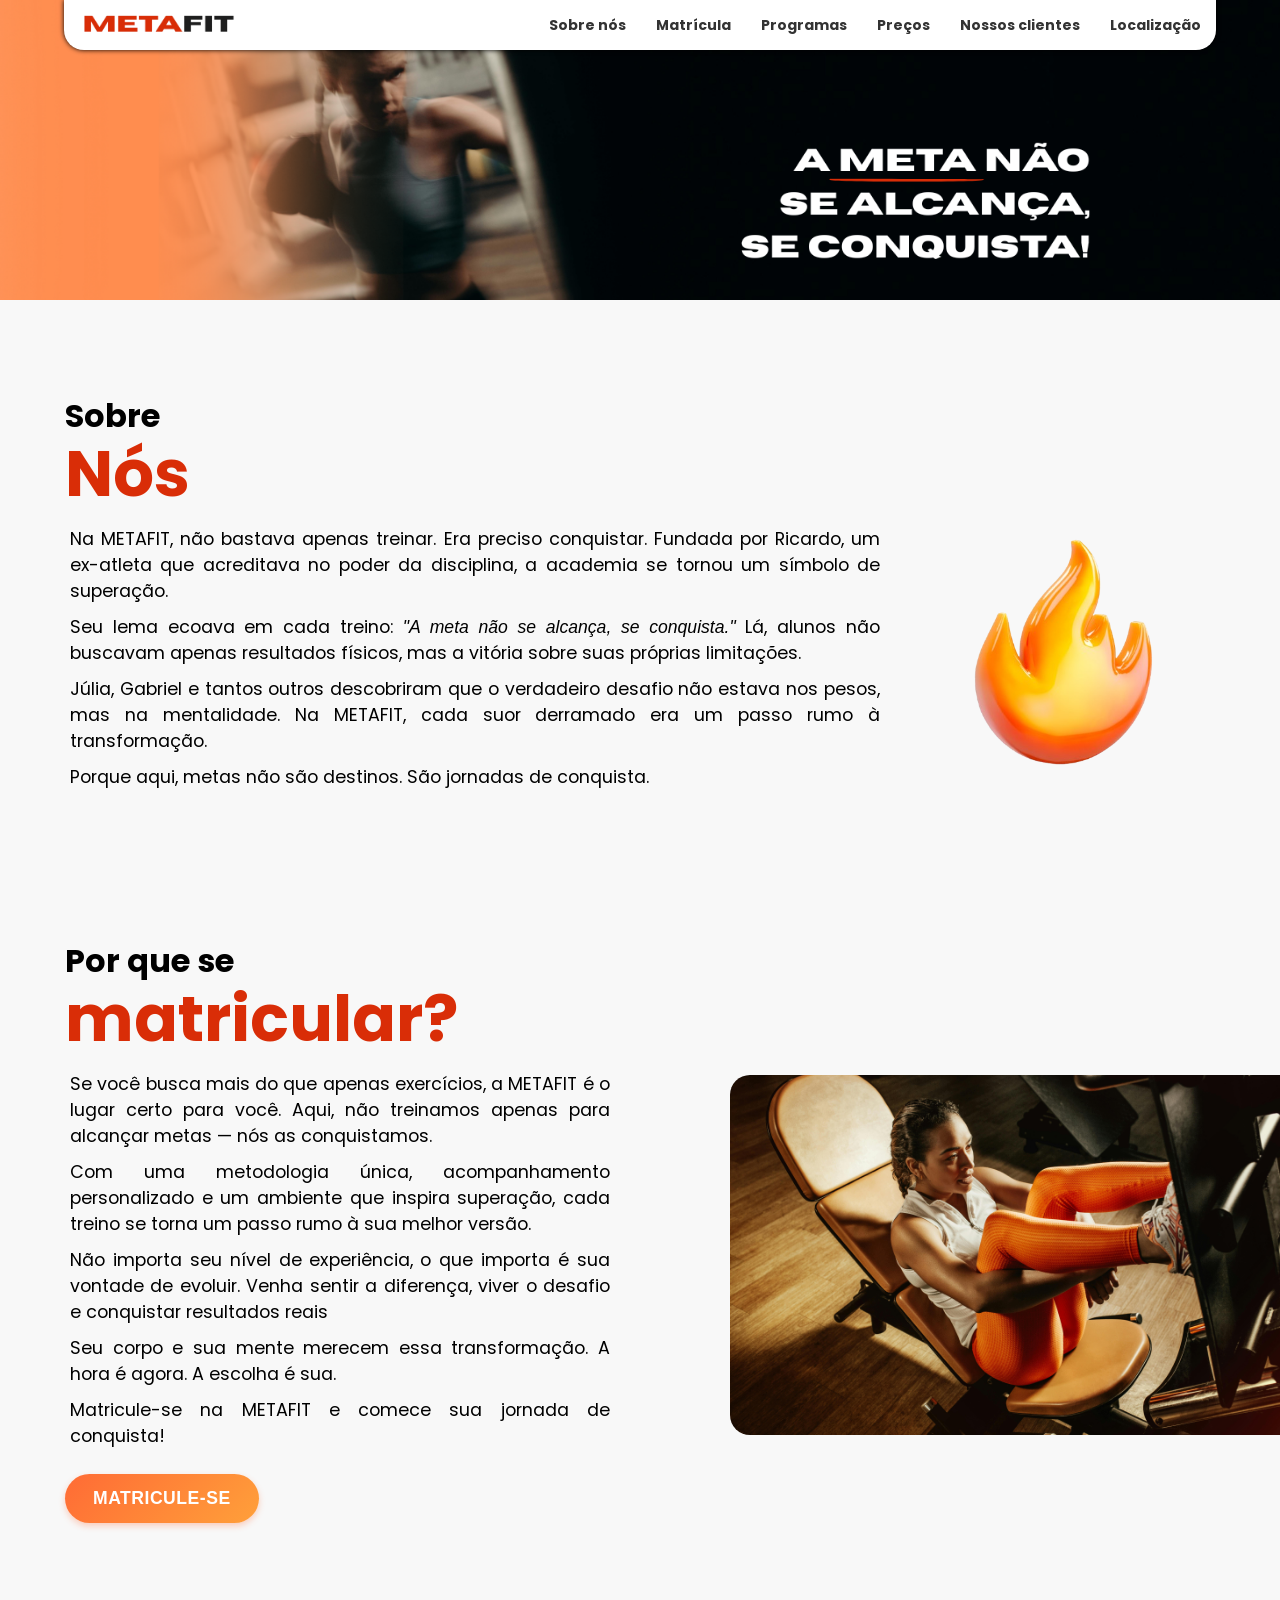
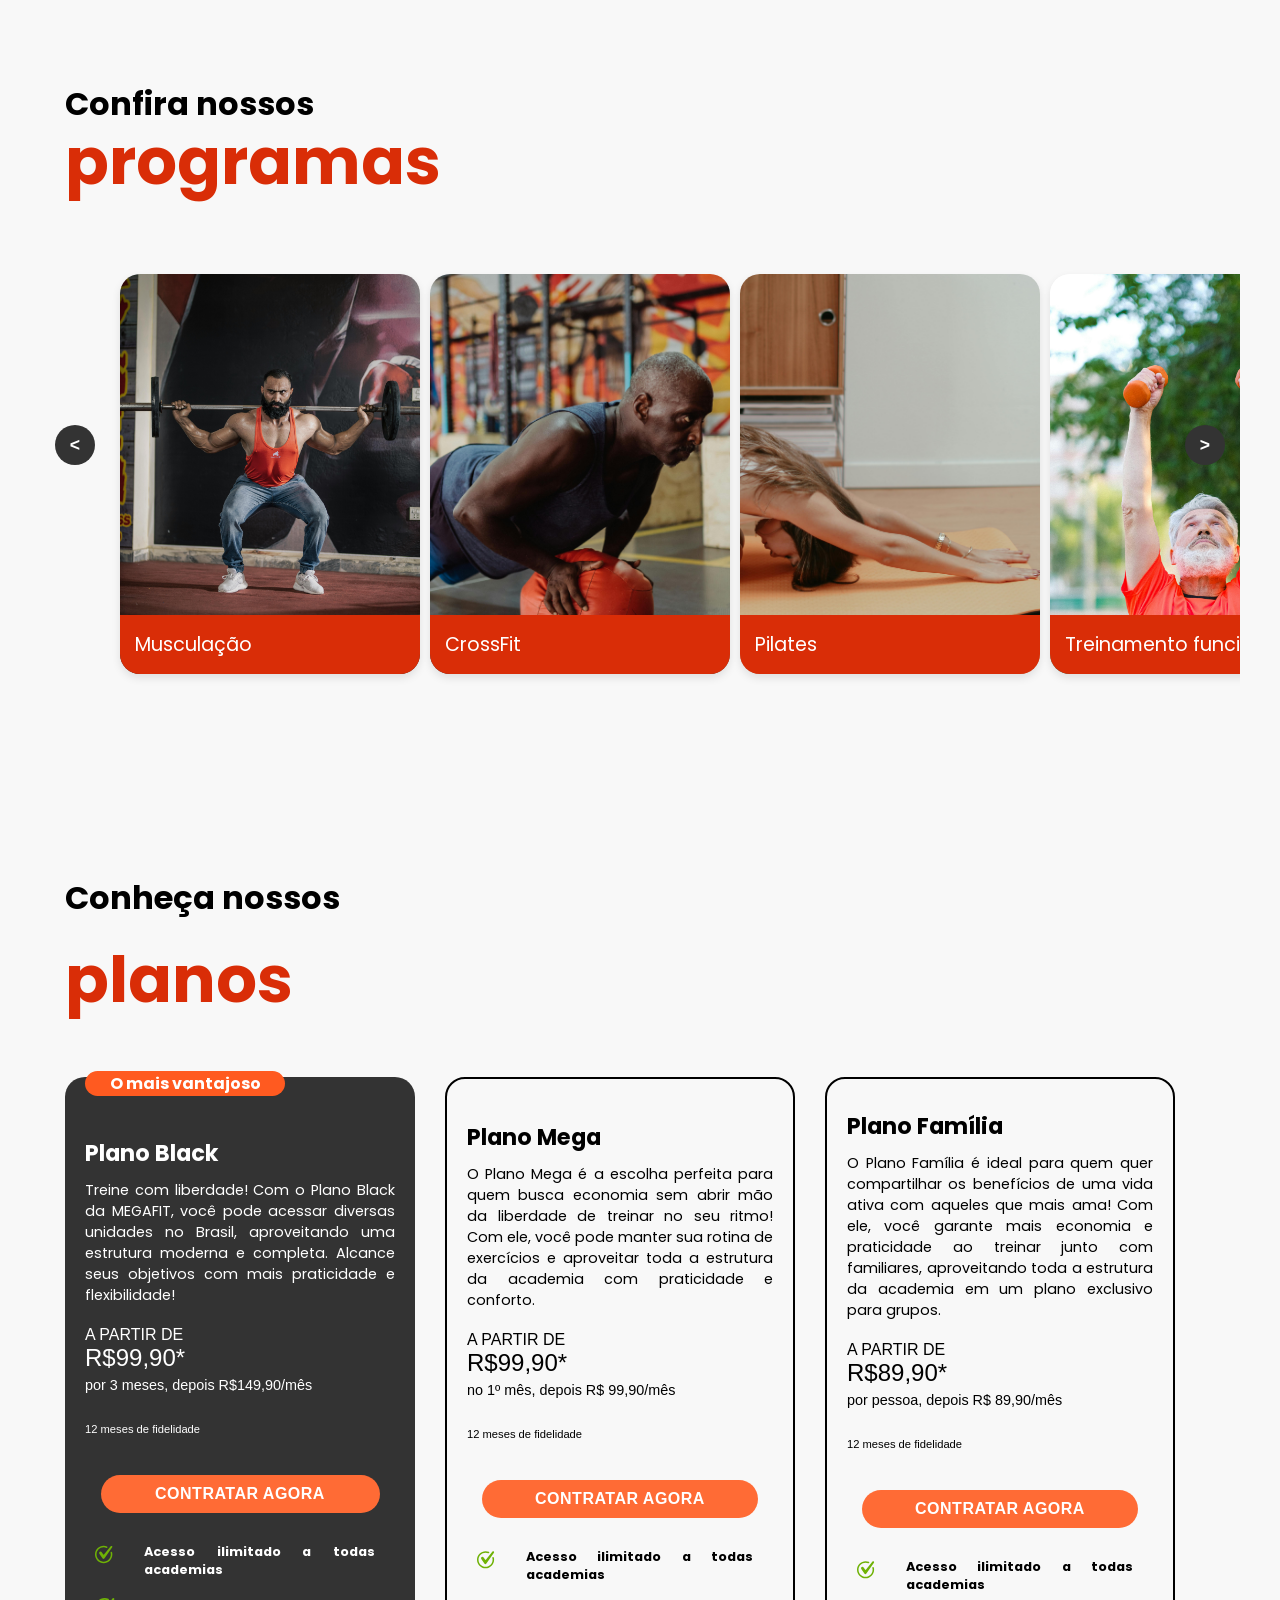
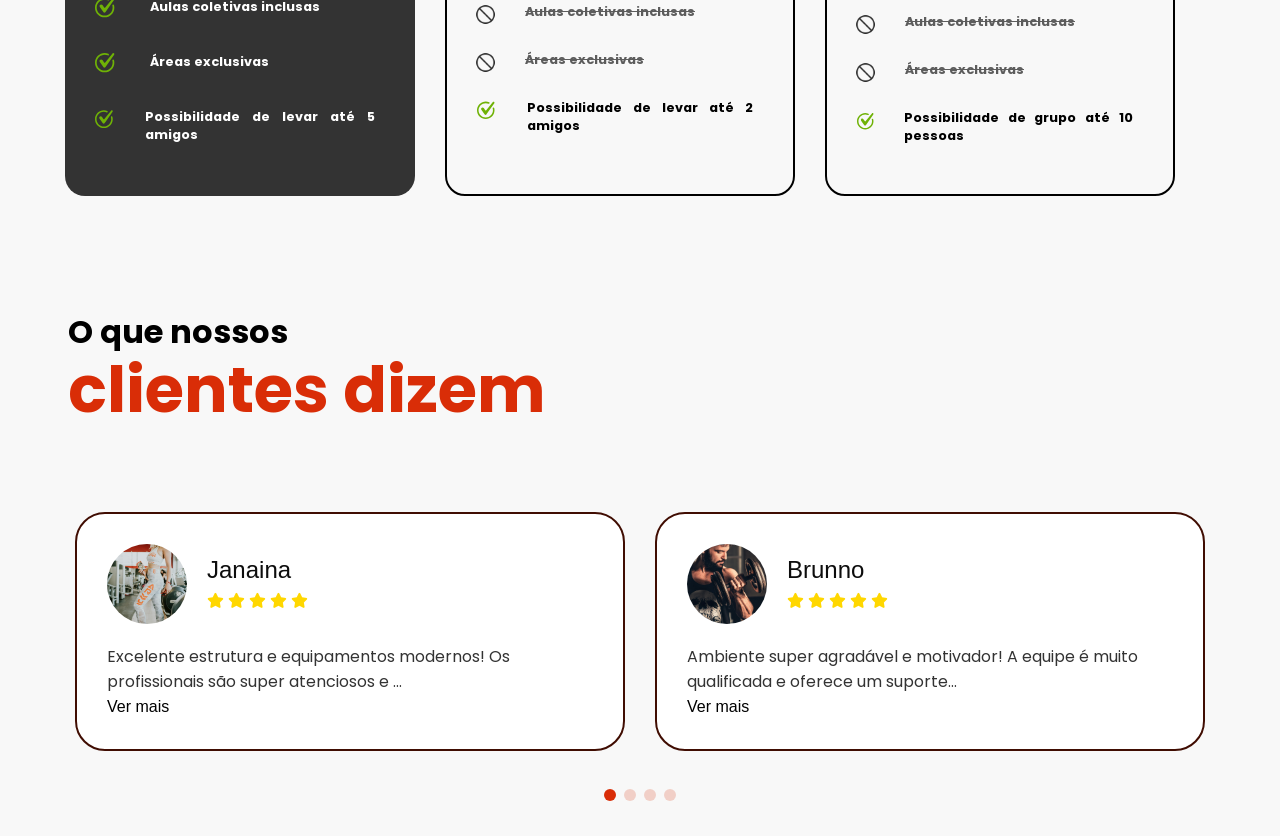
==== commit fa2ddef0: "update" ====
--- a/home.html
+++ b/home.html
@@ -4,17 +4,16 @@
     <meta charset="UTF-8">
     <meta name="viewport" content="width=device-width, initial-scale=1.0">
     <link rel="stylesheet" href="style-home.css">
+    <link rel="stylesheet" href="https://cdnjs.cloudflare.com/ajax/libs/font-awesome/6.4.0/css/all.min.css">
+    <link rel="stylesheet" href="https://cdn.jsdelivr.net/npm/swiper@11/swiper-bundle.min.css"/>
     <title>MetaFit</title>
 </head>
 <body>
     <!--PARA FAZER
-     seção dos programas
-
-     seção do preços
-
-     seção clientes
 
      seção localização
+
+     seção do footer
     
     -->
     <section class="content-nav-sidebar">
@@ -328,7 +327,140 @@
         </div>
     </section>
 
+    <section id="testimonials">
+        <div class="container-testimonials">
+            <div class="testimonials">
+                <div class="title-text-testimonials">
+                    <h2 aria-label="O que nossos clientes dizem">
+                        <span class="title-line">O que nossos</span>
+                        <span class="title-line emphasis">clientes dizem</span>
+                    </h2>
+                </div>
+                
+                <div class="testimonials-content">
+                    <div class="swiper testimonials-slider js-testimonials-slider">
+                        <div class="swiper-wrapper">
+                           <!--1--> 
+                           <div class="swiper-slide testimonials-item">
+                                <div class="info-testimonials">
+                                    <img src="assents/imgs/pessoas/pexels-amar-10112284.jpg" alt="">
+                                    <div class="text-box">
+                                        <h3 class="name-testimonials">Janaina</h3>
+                                        <div class="rating">
+                                            <i class="fa fa-star"></i>
+                                            <i class="fa fa-star"></i>
+                                            <i class="fa fa-star"></i>
+                                            <i class="fa fa-star"></i>
+                                            <i class="fa fa-star"></i>
+                                        </div>
+                                    </div>
+                                </div>
+                                <p>Excelente estrutura e equipamentos modernos! Os profissionais são super atenciosos e <span class="pontos">...</span><span class="mais">sempre prontos para ajudar. Treinar aqui tem sido uma experiência incrível!</p>
+                                <a onclick="vermais(this)" class="btnVerMais">Ver mais</a>
+                            </div>
+                            <!--2-->
+                            <div class="swiper-slide testimonials-item">
+                                <div class="info-testimonials">
+                                    <img src="assents/imgs/pessoas/pexels-cesar-galeao-1673528-3289711.jpg" alt="">
+                                    <div class="text-box">
+                                        <h3 class="name-testimonials">Brunno</h3>
+                                        <div class="rating">
+                                            <i class="fa fa-star"></i>
+                                            <i class="fa fa-star"></i>
+                                            <i class="fa fa-star"></i>
+                                            <i class="fa fa-star"></i>
+                                            <i class="fa fa-star"></i>
+                                        </div>
+                                    </div>
+                                </div>
+                                <p>Ambiente super agradável e motivador! A equipe é muito qualificada e oferece um suporte<span class="pontos">...</span><span class="mais"> excepcional. A academia tem tudo para quem busca qualidade e resultados. </p>
+                                
+                                <a onclick="vermais(this)" class="btnVerMais">Ver mais</a>
+                            </div>
+                            <!--3-->
+                            <div class="swiper-slide testimonials-item">
+                                <div class="info-testimonials">
+                                    <img src="assents/imgs/pessoas/pexels-kuiyibo-14973952.jpg" alt="">
+                                    <div class="text-box">
+                                        <h3 class="name-testimonials">Carol</h3>
+                                        <div class="rating">
+                                            <i class="fa fa-star"></i>
+                                            <i class="fa fa-star"></i>
+                                            <i class="fa fa-star"></i>
+                                            <i class="fa fa-star"></i>
+                                            <i class="fa fa-star"></i>
+                                        </div>
+                                    </div>
+                                </div>
+                                <p>Melhor academia da região! Horários flexíveis, espaço bem organizado e limpo, além de<span class="pontos">...</span><span class="mais"> professores dedicados que realmente se preocupam com a evolução dos alunos.</p>
+
+                                <a onclick="vermais(this)" class="btnVerMais">Ver mais</a>
+                            </div>
+                            <!--4-->
+                            <div class="swiper-slide testimonials-item">
+                                <div class="info-testimonials">
+                                    <img src="assents/imgs/pessoas/pexels-tima-miroshnichenko-5327467.jpg" alt="">
+                                    <div class="text-box">
+                                        <h3 class="name-testimonials">Ravi</h3>
+                                        <div class="rating">
+                                            <i class="fa fa-star"></i>
+                                            <i class="fa fa-star"></i>
+                                            <i class="fa fa-star"></i>
+                                            <i class="fa fa-star"></i>
+                                            <i class="fa fa-star"></i>
+                                        </div>
+                                    </div>
+                                </div>
+                                <p>Adoro treinar aqui! A energia do lugar é contagiante e a variedade de aulas torna o<span class="pontos">...</span><span class="mais"> treino sempre dinâmico e divertido. Recomendo para todos!</p>
+                                <a onclick="vermais(this)" class="btnVerMais">Ver mais</a>
+                            </div>
+                            <!--5-->
+                            <div class="swiper-slide testimonials-item">
+                                <div class="info-testimonials">
+                                    <img src="assents/imgs/pessoas/pexels-wendell-stoyer-2149012384-31986778.jpg" alt="">
+                                    <div class="text-box">
+                                        <h3 class="name-testimonials">Fernanda</h3>
+                                        <div class="rating">
+                                            <i class="fa fa-star"></i>
+                                            <i class="fa fa-star"></i>
+                                            <i class="fa fa-star"></i>
+                                            <i class="fa fa-star"></i>
+                                            <i class="fa fa-star"></i>
+                                        </div>
+                                    </div>
+                                </div>
+                                <p>Academia completa e com um atendimento impecável! Os instrutores são muito<span class="pontos">...</span><span class="mais"> experientes e ajudam a alcançar os objetivos com segurança e eficiência.</p>
+                                <a onclick="vermais(this)" class="btnVerMais">Ver mais</a>
+                            </div>
+                        </div>
+                    </div>
+                    <div class="swiper-pagination js-testimonials-pagination"></div>
+                </div>
+            </div>
+        </div>
+    </section>
+
+
 
     <script src="script.js"></script>
+    <script src="https://cdn.jsdelivr.net/npm/swiper@11/swiper-bundle.min.js"></script>
+    <script>
+        const swiper = new Swiper('.js-testimonials-slider', {
+           gradCursor: true,
+           spaceBetween: 30,
+           pagination:{
+            el: '.js-testimonials-pagination',
+            clickable: true
+           },
+           breakpoints:{
+            610: { 
+                slidesPerView: 1
+            },
+            780:{
+                slidesPerView: 2
+            }
+           }
+        });
+    </script>
 </body>
 </html>
--- a/style-home.css
+++ b/style-home.css
@@ -556,6 +556,88 @@
     text-decoration: line-through;
     color: #5C5C5C;
 }
+.container-testimonials{
+    margin-top: 55px;
+}
+.testimonials{
+    max-width: 1200px;
+    margin: 55px auto;
+    display: flex;
+    flex-direction: column;
+    gap: 30px; 
+    padding: 20px 0;
+}
+.testimonials-content{
+    width: 100%;
+    padding-right: 35px;
+    padding-left: 35px;
+    margin-top: 45px;
+}
+.content-text-testimonials{
+    font-size: 22px;
+    color: #8C695D;
+    margin: 10px 0;
+    text-align: center;
+    font-weight: bold;
+    font-family: inherit;
+}
+.title-text-testimonials{
+    display: flex;
+    flex-direction: column;
+    align-items: flex-start; 
+    line-height: 1; 
+    margin-left: 28px;
+}
+.testimonials-item{
+    background-color: #ffffff;
+    border: 2px solid #400D02;
+    padding: 30px;
+    border-radius: 30px;
+}
+.mais{
+    display: none;
+}
+.btnVerMais{
+    font-weight: 500;
+    cursor: pointer;
+}
+.testimonials-item img{
+    width: 80px;
+    height: 80px;
+    border-radius: 50%;
+    margin-right: 20px;
+    vertical-align: middle;
+    object-fit: cover;
+}
+.info-testimonials{
+    display: flex;
+    align-items: center;
+}
+.name-testimonials{
+    font-size: 24px;
+    font-weight: 500;
+    color: #0D0D0D;
+    line-height: 1.2;
+}
+.testimonials-item p{
+    margin-top: 20px;
+    color: #333;
+}
+.testimonials-item .rating{
+    margin-top: 5px;
+    color: gold; 
+    font-size: 15px
+}
+.testimonials .swiper-pagination{
+    position: relative;
+    margin-top: 40px;
+    bottom: auto;
+}
+.testimonials .swiper-pagination-bullet{
+    height: 12px;
+    width: 12px;
+    background-color: #D92D07;
+}
 @media (max-width:1145px) {
     .title-text-prices{
         margin-left: 26px;
@@ -604,11 +686,13 @@
         padding-right: 10px;
     }
     .benefit-item svg{
-        width: 50px;
-        height: 50px;
+        width: 43px;
+        height: 43px;
     }
     .benefit-item span{
+        font-size: 0.7rem;
         margin-right: 5px;
+        margin-bottom: 25px;
     }
     .icon-not-included{
         width: 20px;
@@ -752,16 +836,21 @@
         width: 50px;
         height: 50px;
     }
+    .title-text-testimonials{
+        margin-left: 45px;
+    }
     
 }
 @media  (max-width:615px) {
     .banner{
         background-image: url(assents/imgs/banner/banner600px.png);
-        width: 100vw;
-        height: 820px;
+        width: 100%;
+        height: 720px;
         background-position: center;
         background-repeat: no-repeat;
         background-size: cover;
+        position: relative;
+        top: -40px;
     }
     .elements-about{
         width: 180px;
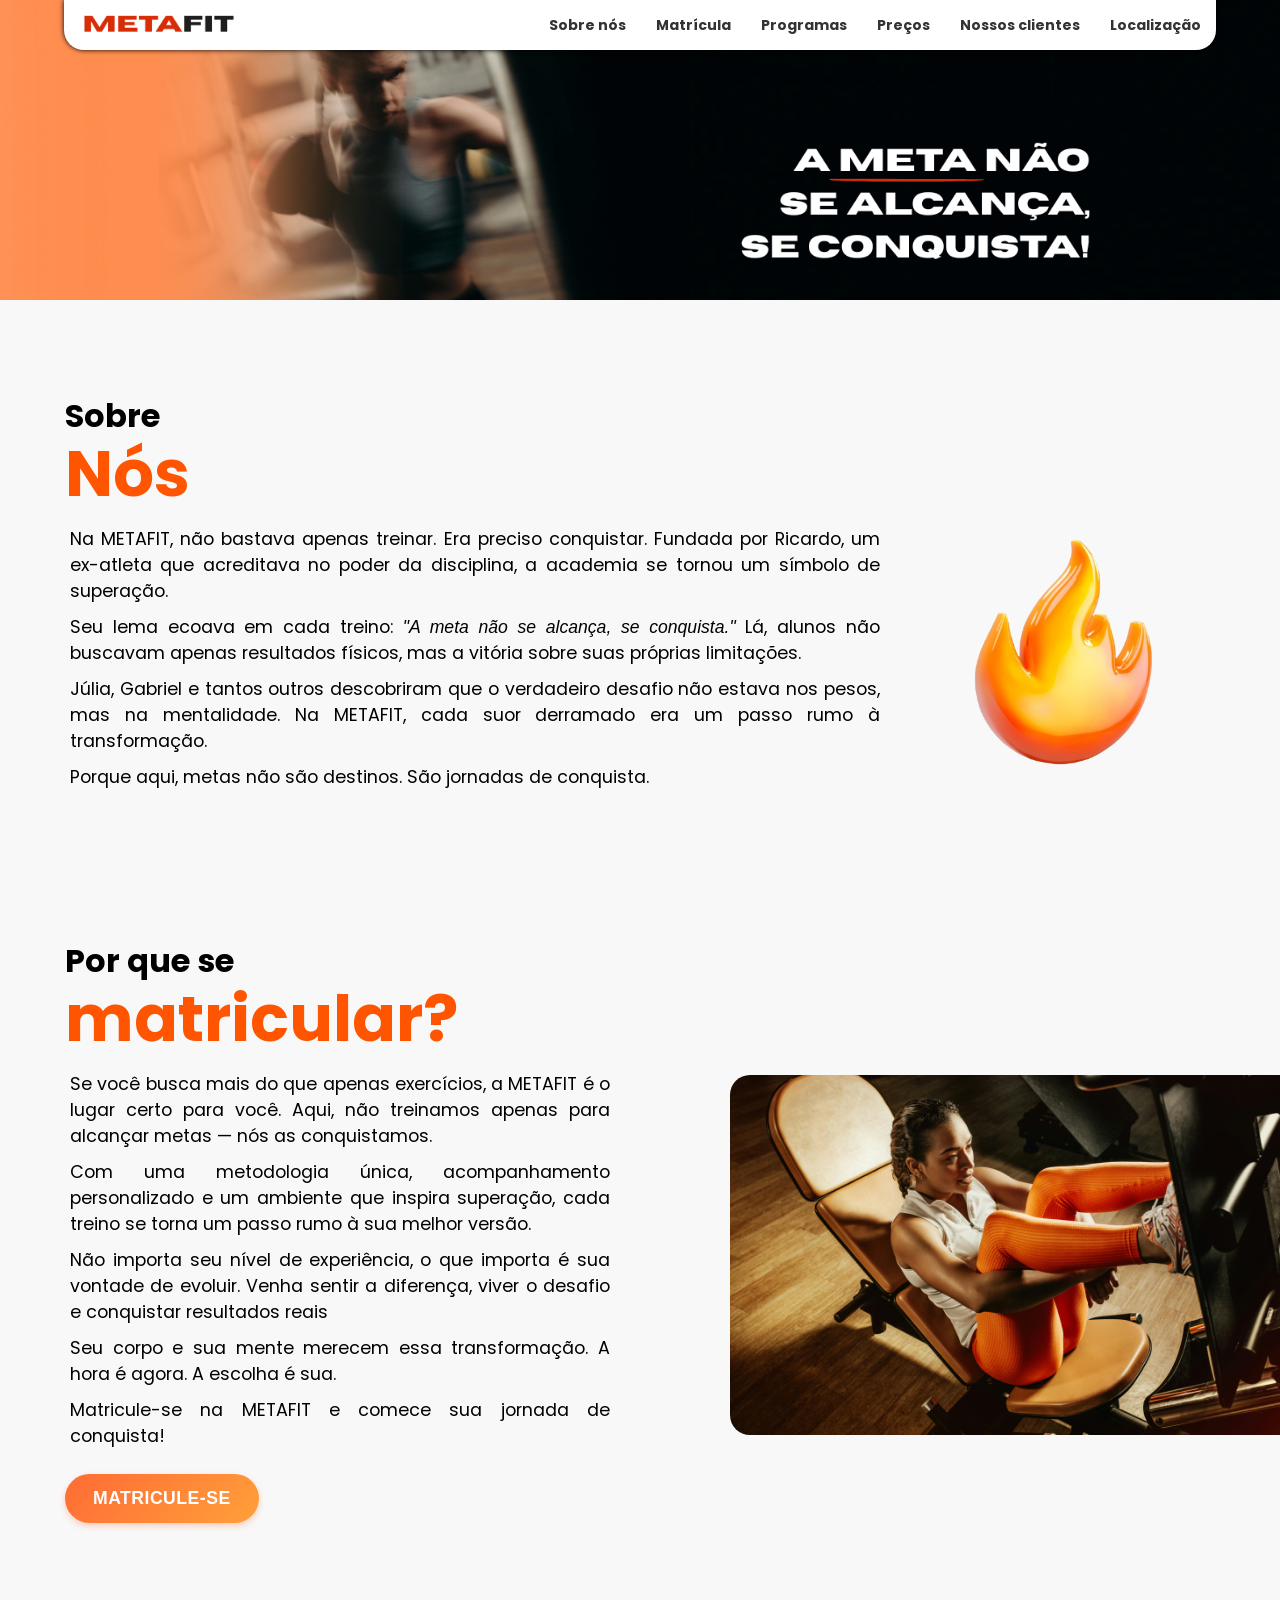
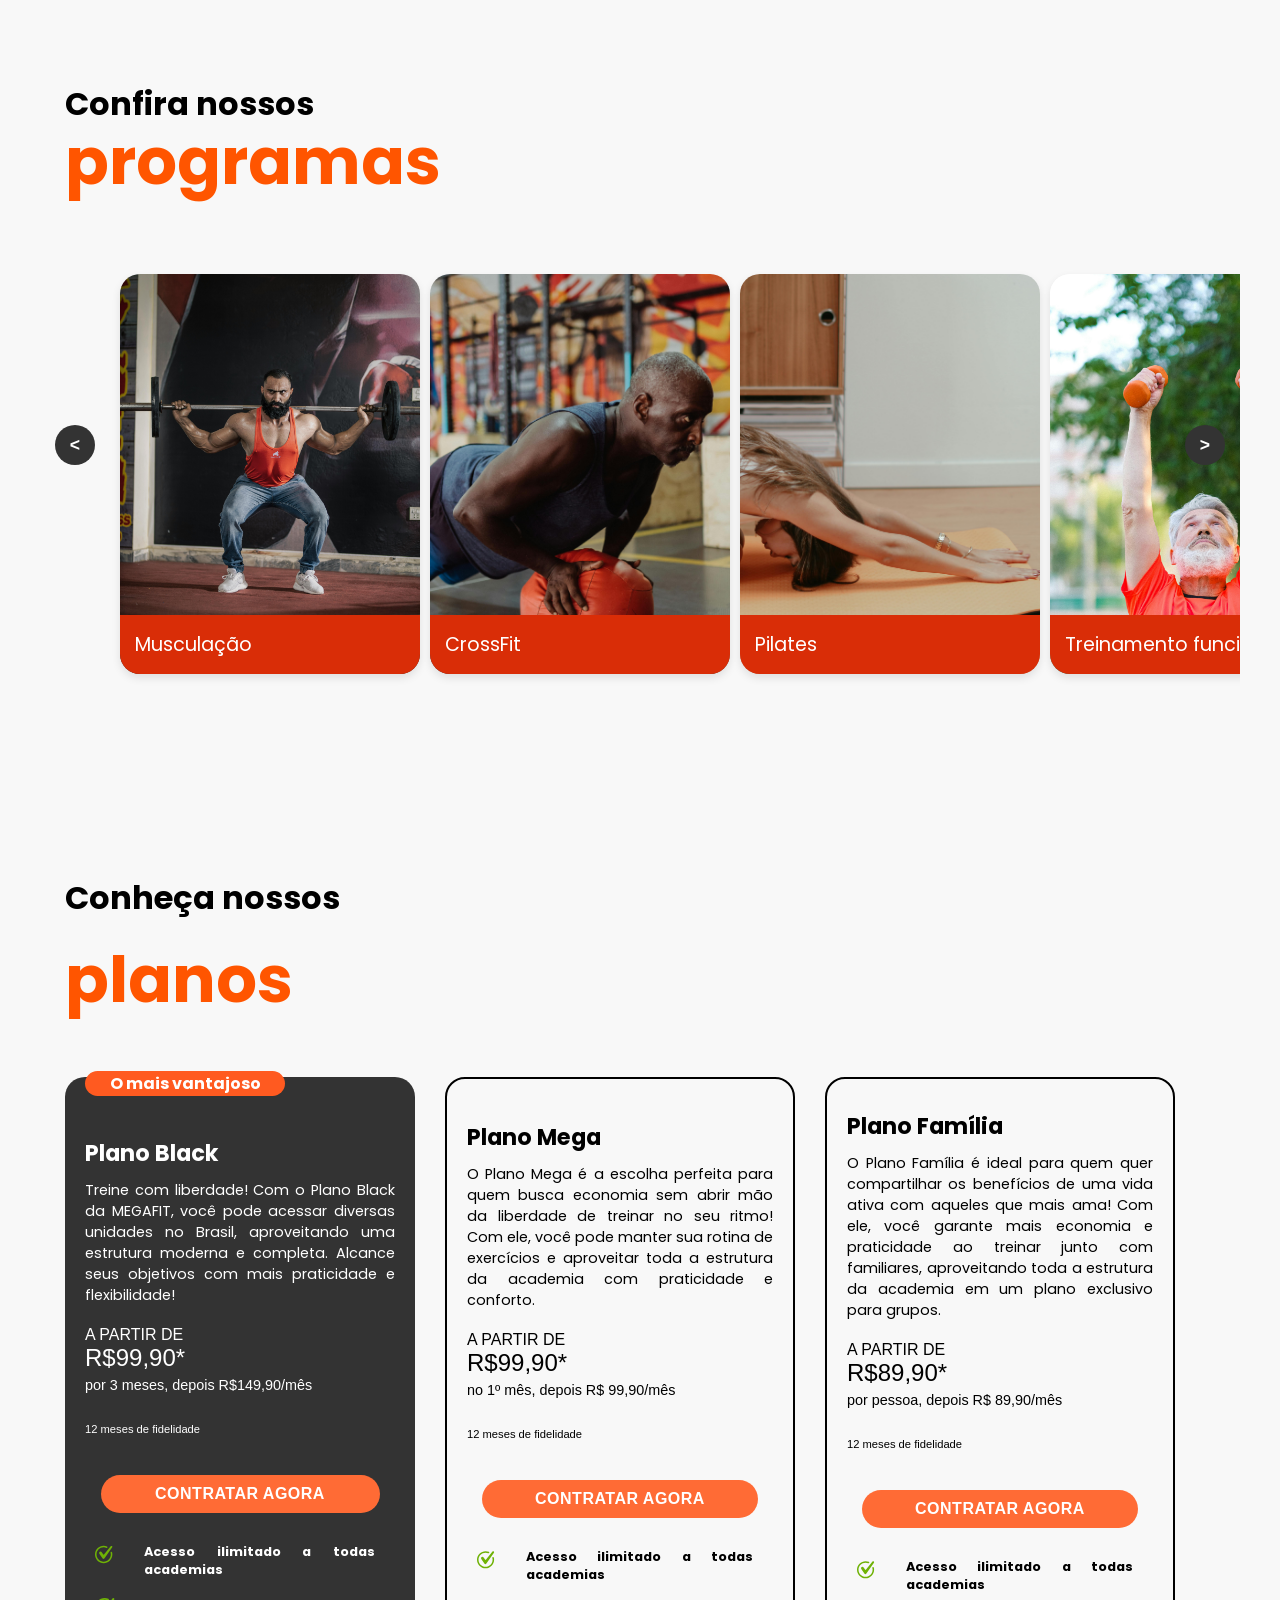
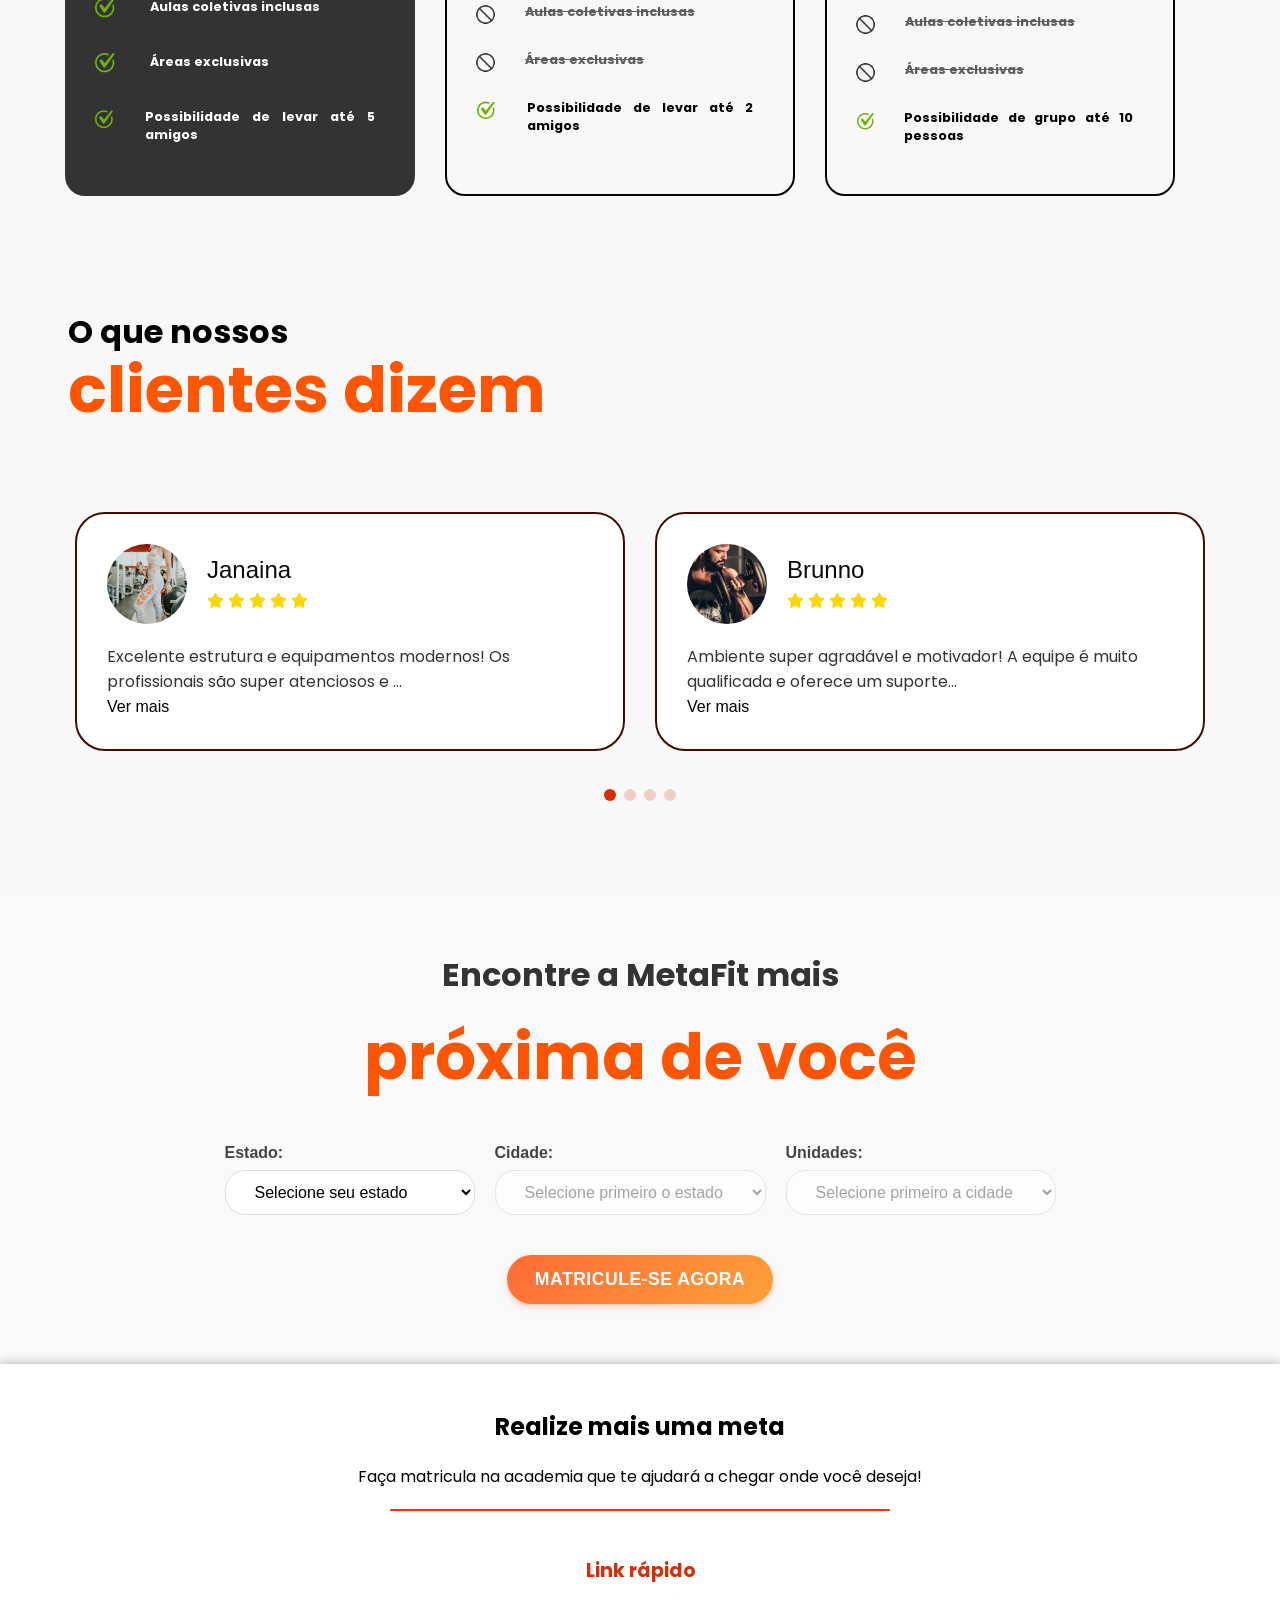
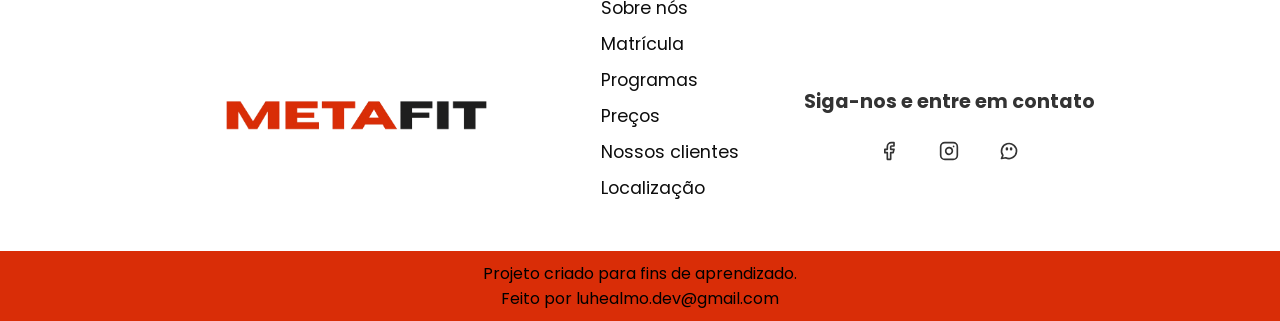
==== commit 298298f5: "update final" ====
--- a/home.html
+++ b/home.html
@@ -119,8 +119,8 @@
         </div>
     </section>
 
-    <section class="programs">
-        <div class="carrossel-container" id="carrossel-programs">
+    <section class="programs" id="carrossel-programs">
+        <div class="carrossel-container" >
             <div class="content-programs">
                 <div class="title-text-programs">
                     <h2 aria-label="Confira nossos programas">
@@ -440,7 +440,92 @@
         </div>
     </section>
 
-
+    <section class="location" id="location">
+        <div class="content-location">
+            <div class="title-text-location">
+                <h2 aria-label="Encontre a MetaFit mais próxima de você">
+                    <span class="title-line">Encontre a MetaFit mais</span>
+                    <span class="title-line emphasis">próxima de você</span>
+                </h2>
+            </div>
+            <div class="locator-box">
+                <div class="selector-location">
+                    <label for="estados">Estado:</label>
+                    <select id="estados" name="estados">
+                    <option value="">Selecione seu estado</option>
+                    <option value="sp">São Paulo</option>
+                    <option value="rj">Rio de Janeiro</option>
+                    <option value="mg">Minas Gerais</option>
+                    <option value="pr">Paraná</option>
+                    <option value="rs">Rio Grande do Sul</option>
+                    </select>
+                </div>
+                <div class="selector">
+                    <label for="cidades">Cidade:</label>
+                    <select id="cidades" name="cidades" disabled>
+                    <option value="">Selecione primeiro o estado</option>
+                    </select>
+                </div>
+                <div class="selector">
+                    <label for="unidades">Unidades:</label>
+                    <select id="unidades" name="unidades" disabled>
+                    <option value="">Selecione primeiro a cidade</option>
+                    </select>
+                </div>
+            </div>
+            <button class="btn-matricula">Matricule-se agora</button>
+        </div>
+    </section>
+
+    <footer class="container-footer">
+        <div class="content-footer">
+            <div class="container-text-footer">
+                <div class="text-footer">
+                    <h2>Realize mais uma meta</h2>
+                    <p>Faça matricula na academia que te ajudará a chegar onde você deseja!</p>
+                    <div class="line"></div>
+                </div>
+                <div class="additional-access-footer">
+                    <div class="logo-footer"></div>
+                    <ul class="footer-items">
+                        <h2>Link rápido</h2>
+                        <li><a href="#about">Sobre nós</a></li>
+                        <li><a href="#registration">Matrícula</a></li>
+                        <li><a href="#carrossel-programs">Programas</a></li>
+                        <li><a href="#price">Preços</a></li>
+                        <li><a href="#testimonials">Nossos clientes</a></li>
+                        <li><a href="#location">Localização</a></li>
+                    </ul>
+                    <div class="social-contact">
+                        <h3>Siga-nos e entre em contato</h3>
+                        <div class="social-icons">
+                            <a href="https://facebook.com" target="_blank" class="social-icon" aria-label="Facebook">
+                                <svg xmlns="#" width="24" height="24" viewBox="0 0 24 24" fill="none" stroke="currentColor" stroke-width="2" stroke-linecap="round" stroke-linejoin="round">
+                                    <path d="M18 2h-3a5 5 0 0 0-5 5v3H7v4h3v8h4v-8h3l1-4h-4V7a1 1 0 0 1 1-1h3z"/>
+                                </svg>
+                            </a>
+                            <a href="https://instagram.com" target="_blank" class="social-icon" aria-label="Instagram">
+                                <svg xmlns="#" width="24" height="24" viewBox="0 0 24 24" fill="none" stroke="currentColor" stroke-width="2" stroke-linecap="round" stroke-linejoin="round">
+                                    <rect x="2" y="2" width="20" height="20" rx="5" ry="5"/>
+                                    <path d="M16 11.37A4 4 0 1 1 12.63 8 4 4 0 0 1 16 11.37z"/>
+                                    <line x1="17.5" y1="6.5" x2="17.51" y2="6.5"/>
+                                </svg>
+                            </a>
+                            <a href="#" target="_blank" class="social-icon" aria-label="WhatsApp">
+                                <svg xmlns="http://www.w3.org/2000/svg" width="24" height="24" viewBox="0 0 24 24" fill="none" stroke="currentColor" stroke-width="2" stroke-linecap="round" stroke-linejoin="round">
+                                    <path d="M3 21l1.65-3.8a9 9 0 1 1 3.4 2.9L3 21z"/>
+                                    <path d="M9 10a.5.5 0 0 0 1 0V9a.5.5 0 0 0-1 0v1zm5 0a.5.5 0 0 0 1 0V9a.5.5 0 0 0-1 0v1z"/>
+                                </svg>
+                            </a>
+                        </div>
+                    </div>
+                </div>
+                <div class="developer">
+                    <p>Projeto criado para fins de aprendizado. <br>Feito por luhealmo.dev@gmail.com</p>
+                </div>
+            </div>
+        </div>
+    </footer>
 
     <script src="script.js"></script>
     <script src="https://cdn.jsdelivr.net/npm/swiper@11/swiper-bundle.min.js"></script>
--- a/style-home.css
+++ b/style-home.css
@@ -638,6 +638,194 @@
     width: 12px;
     background-color: #D92D07;
 }
+
+/* CSS para a seção de localização */
+.location {
+  padding: 60px 20px;
+  background-color: #f8f9fa;
+}
+
+.content-location {
+  max-width: 1200px;
+  margin: 0 auto;
+  text-align: center;
+}
+
+.title-text-location h2 {
+  font-size: 2.5rem;
+  margin-bottom: 40px;
+  color: #333;
+}
+
+.title-line {
+  display: block;
+}
+
+.emphasis {
+  color: #ff5500;
+  font-weight: 700;
+}
+
+.locator-box {
+  display: flex;
+  justify-content: center;
+  gap: 20px;
+  margin-bottom: 40px;
+  flex-wrap: wrap;
+}
+
+.selector-location, .selector {
+  text-align: left;
+  min-width: 250px;
+}
+
+.selector-location label, .selector label {
+  display: block;
+  margin-bottom: 8px;
+  font-weight: 600;
+  color: #444;
+  font-size: 1rem;
+}
+
+.selector-location select, .selector select {
+    width: 100%;
+    padding: 12px 25px;
+    border-radius: 20px;
+    border: 1px solid #ddd;
+    background-color: white;
+    font-size: 1rem;
+    transition: border-color 0.3s;
+}
+.selector-location select:focus, .selector select:focus {
+    outline: none;
+    border-color: #ff5500;
+    box-shadow: 0 0 0 2px rgba(255, 85, 0, 0.1);
+}
+.btn-matricula {
+    display: inline-flex;
+    align-items: center;
+    justify-content: center;
+    padding: 14px 28px;
+    border-radius: 40px;
+    background-color: #FF6B35; 
+    background: linear-gradient(135deg, #FF6B35 0%, #FFA03A 100%);
+    color: white;
+    font-family: 'Poppins', sans-serif;
+    font-size: 1.1rem;
+    font-weight: 600;
+    text-decoration: none;
+    text-transform: uppercase;
+    letter-spacing: 0.5px;
+    cursor: pointer;
+    transition: all 0.4s cubic-bezier(0.25, 0.8, 0.25, 1);
+    box-shadow: 0 3px 6px rgba(255, 107, 53, 0.3);
+    position: relative;
+    overflow: hidden;
+    border: none;
+}
+.btn-matricula:hover {
+    background-color: #e04b00;
+    transform: translateY(-2px);
+    box-shadow: 0 4px 8px rgba(0, 0, 0, 0.1);
+}
+.container-footer {
+    width: 100vw;
+    background-color: #ffffff;
+    box-shadow: 0px 0px 10px rgba(0, 0, 0, 0.322);
+    overflow: hidden;
+}
+.text-footer{
+    display: flex;
+    align-items: center;
+    justify-content: center;
+    flex-direction: column;
+    margin: auto;
+    padding: 45px;
+}
+.text-footer h2{
+    text-align: center;
+    padding-bottom: 20px;
+}
+.text-footer p{
+    text-align: center;
+    padding-bottom: 20px;
+}
+.line{
+    background-color: #ff2f00;
+    border-radius: 20px;
+    width: 500px;
+    height: 2px;
+}
+.additional-access-footer{
+    display: flex;
+    align-items: center;
+    justify-content: center;
+    margin: auto;
+    gap: 50px;
+}
+.logo-footer{
+    background-image: url(assents/imgs/logo/META-removebg-preview.png);
+    width: 350px;
+    height: 60px;
+    background-size: cover;
+}
+.footer-items{
+    list-style: none;
+    text-align: left;
+    margin-bottom: 40px;
+}
+.footer-items h2{
+    font-size: 1.2rem;
+    color: #D92D07;
+}
+.footer-items li{
+    margin: 10px;
+}
+.footer-items a{
+    color: #0D0D0D;
+    font-size: 1.1rem;
+    margin: 5px;
+}
+.social-contact {
+    margin-top: 50px;
+    text-align: center;
+}
+.social-contact h3 {
+    color: #333;
+    margin-bottom: 15px;
+    font-size: 1.2rem;
+}
+.social-icons {
+    display: flex;
+    justify-content: center;
+    gap: 20px;
+}
+.social-icon {
+    color: #333;
+    background-color: #fff;
+    width: 40px;
+    height: 40px;
+    border-radius: 50%;
+    display: flex;
+    align-items: center;
+    justify-content: center;
+    transition: all 0.3s ease;
+}
+.social-icon svg {
+    width: 20px;
+    height: 20px;
+}
+.social-icon:hover {
+    color: #ff5500;
+    transform: translateY(-3px);
+}
+.developer{
+    background-color: #D92D07;
+    padding: 10px;
+    display: flex;
+    justify-content: center;
+    text-align: center;
+}
 @media (max-width:1145px) {
     .title-text-prices{
         margin-left: 26px;
@@ -791,6 +979,32 @@
         position: relative;
         top: -45px;
     }
+    .line{
+        width: 400px;
+    }
+    .additional-access-footer {
+        flex-direction: column; 
+        align-items: center;
+        margin-top: 20px;
+        margin-bottom: 20px;
+        gap: 20px;
+    }
+    .footer-items{
+        margin-top: 20px;
+    }
+    .footer-items, 
+    .social-contact {
+        text-align: center; 
+    }
+    .social-contact {
+        margin-top: 20px;
+        margin-bottom: 20px;
+    }
+    .social-contact h3 {
+        color: #333;
+        margin-bottom: 15px;
+        font-size: 1.2rem;
+    }
 }
 @media  (max-width:865px) {
     .banner{
@@ -810,6 +1024,9 @@
         right: 0;
         border-radius: 20px;
     }
+    .line{
+        width: 300px;
+    }
     
 }
 @media (max-width: 782px) {
@@ -839,6 +1056,20 @@
     .title-text-testimonials{
         margin-left: 45px;
     }
+    .title-text-location h2 {
+    font-size: 2rem;
+  }
+  
+  .locator-box {
+    flex-direction: column;
+    align-items: center;
+    gap: 15px;
+  }
+  
+  .selector-location, .selector {
+    width: 100%;
+    max-width: 350px;
+  }
     
 }
 @media  (max-width:615px) {
